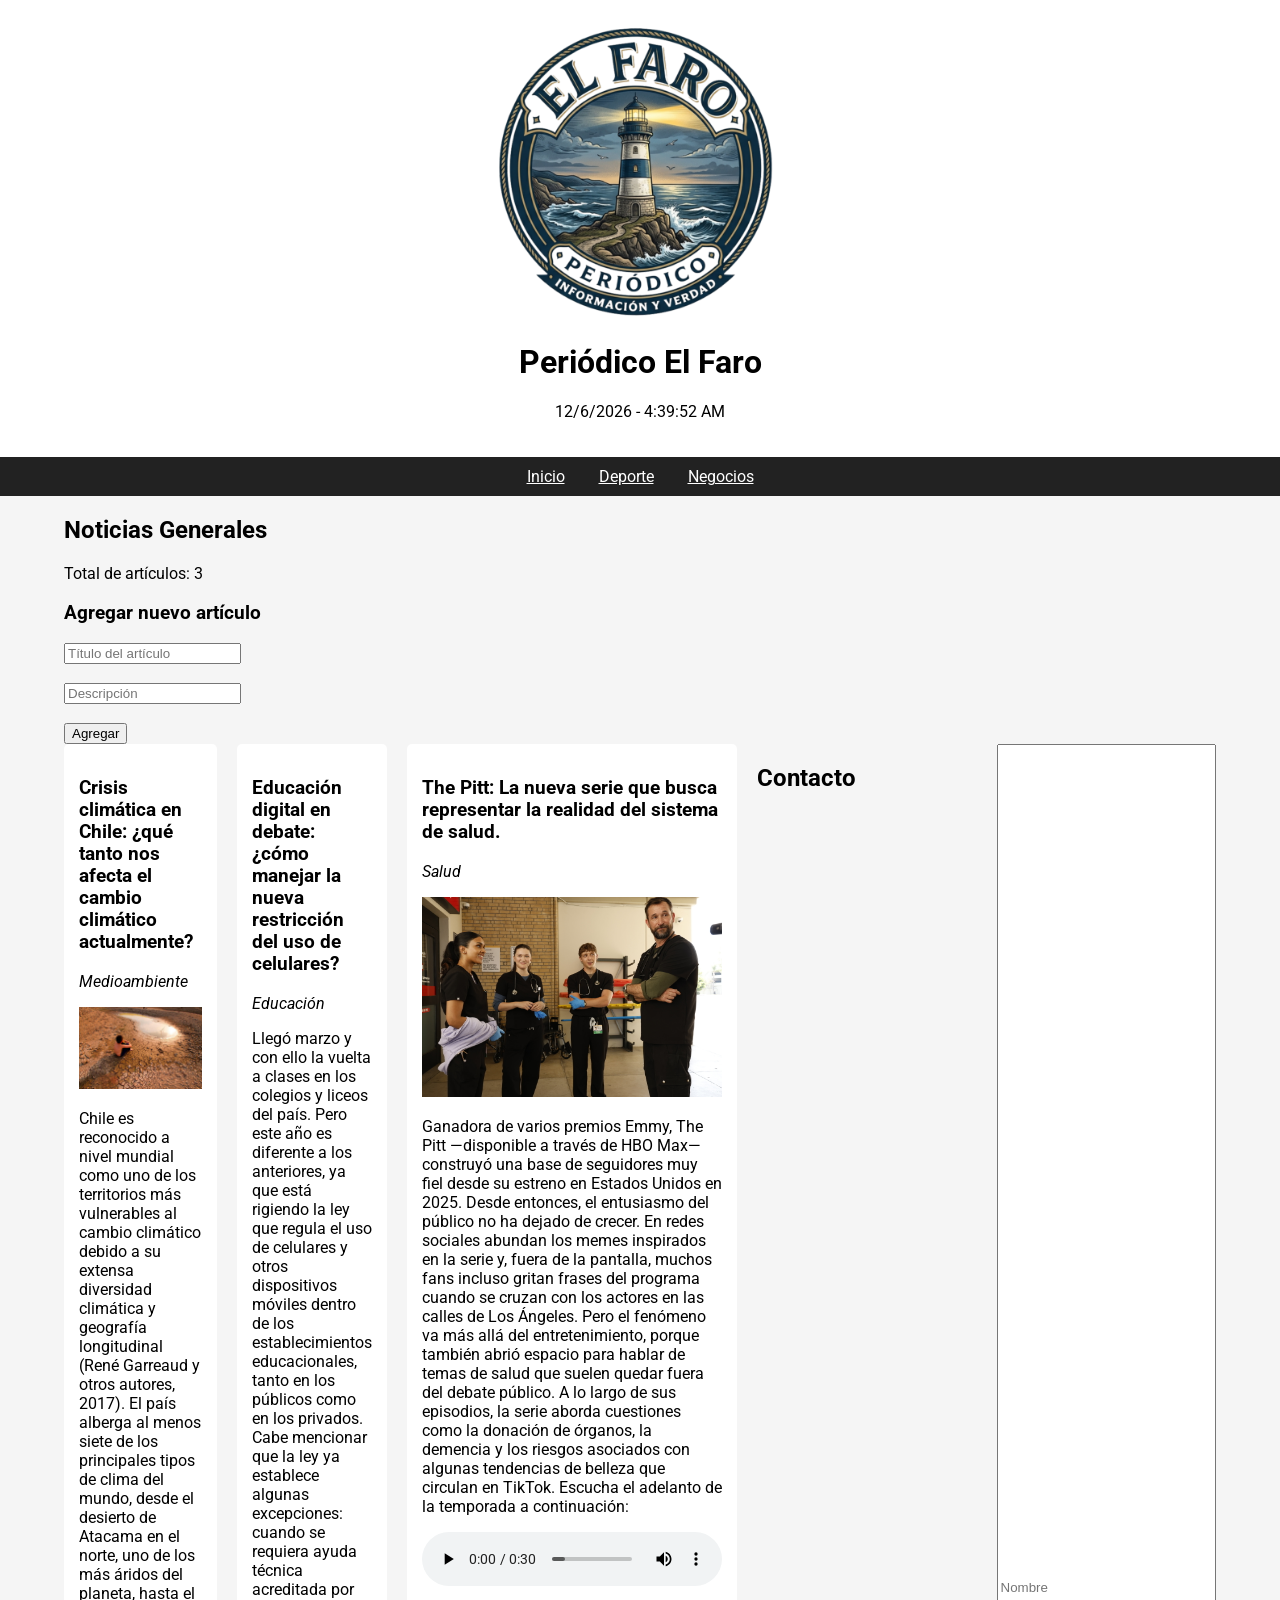
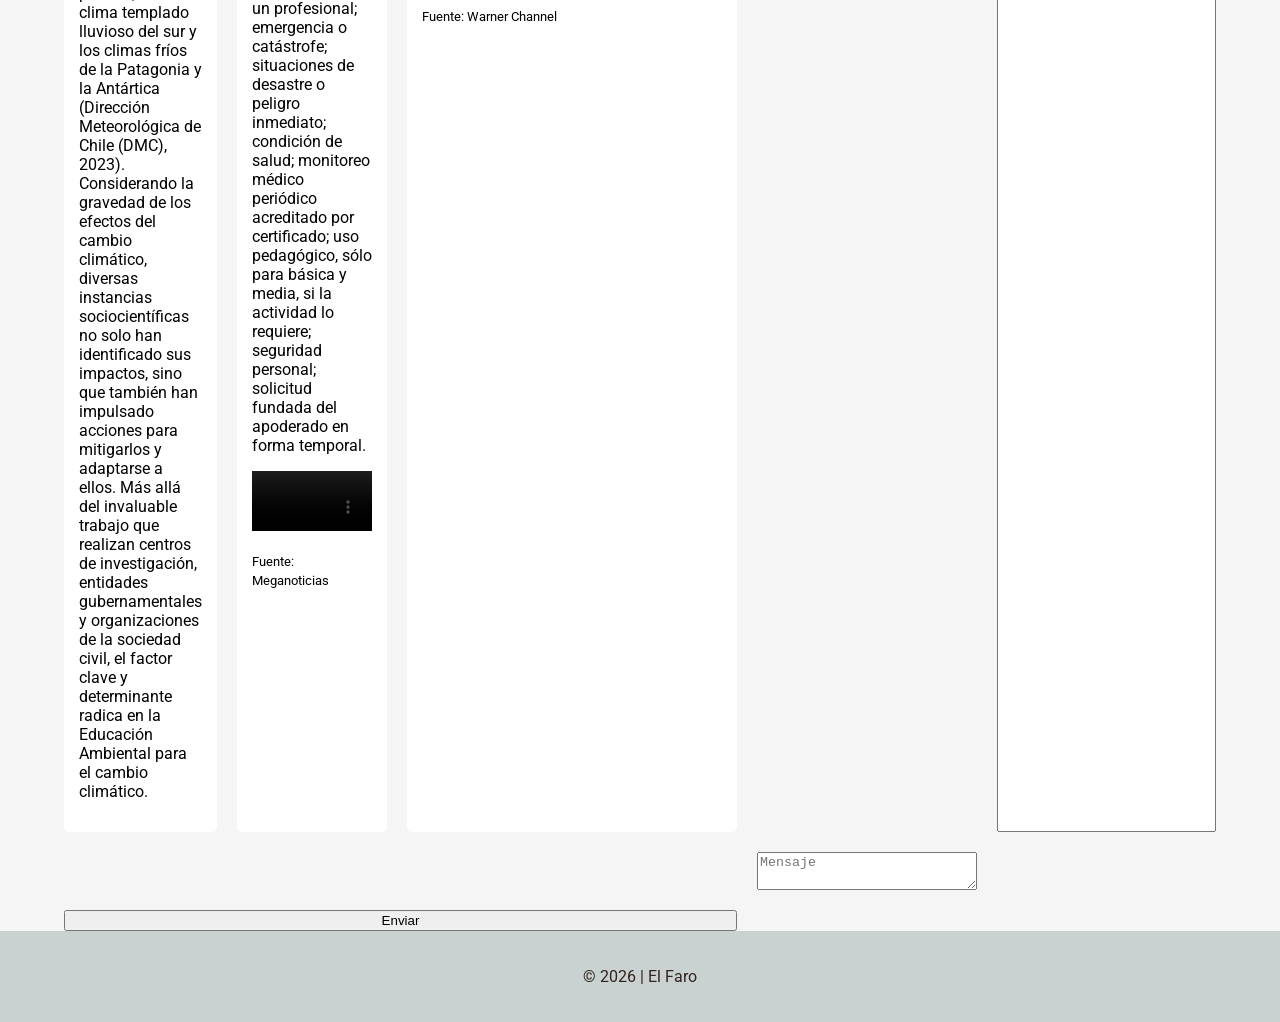
==== index.html @ b03ad42d "Update index.html" ====
<!DOCTYPE html>
<html lang="es">
<head>
<meta charset="UTF-8">
<title>Periódico El Faro - Inicio</title>

<!-- Tipografía externa -->
<link href="https://fonts.googleapis.com/css2?family=Roboto&display=swap" rel="stylesheet">

<style>

/* Estilo general del sitio */
body {
  font-family: 'Roboto', sans-serif;
  margin: 0;
  background: #f5f5f5;
}

/* Encabezado */
header {
  background: white;
  text-align: center;
  padding: 20px;
}

/* Menú de navegación */
nav {
  background: #222;
  text-align: center;
  padding: 10px;
}

/* Links normales */
nav a {
  color: white;
  margin: 0 15px;
  text-decoration: underline;
}

/* Hover en links */
nav a: hover {
  text-decoration: none;
  font-weight: bold;
}

/* Contenedor principal */
main {
  width: 90%;
  margin: auto;
}

/* Contenedor de artículos en GRID */
.contenedor-articulos {
  display: grid;
  grid-template-columns: repeat(3, 1fr);
  gap: 20px;
}

/* Estilo de cada artículo */
.articulo {
  background: white;
  padding: 15px;
  border-radius: 5px;
  transition: 0.3s;
}

/* Hover en artículos */
.articulo:hover {
  background: black;
  color: white;
}

/* Footer */
footer {
  background: #c9d2d0;
  color: #31231e;
  text-align: center;
  padding: 20px;
}

/* RESPONSIVE */
@media (max-width: 768px) {
  .contenedor-articulos {
    grid-template-columns: 1fr;
  }
}

</style>
</head>

<body>

<!-- Encabezado -->
<header>
  <img src="faro.png" width="300">
  <h1>Periódico El Faro</h1>
  <p id="reloj"></p>
</header>

<!-- Navegación -->
<nav>
  <a href="index.html">Inicio</a>
  <a href="deporte.html">Deporte</a>
  <a href="negocios.html">Negocios</a>
</nav>

<main>

<!-- Sección de noticias -->
<h2>Noticias Generales</h2>
<p>Total de artículos: <span id="contador">0</span></p>

<h3>Agregar nuevo artículo</h3>
<input type="text" id="titulo" placeholder="Título del artículo"><br><br>
<input type="text" id="descripcion" placeholder="Descripción"><br><br>
<button onclick="agregarArticulo()">Agregar</button>

<div class="contenedor-articulos" id="contenedor">

<div class="contenedor-articulos">

  <!-- Artículo 1 -->
  <article class="articulo">
    <h3>Crisis climática en Chile: ¿qué tanto nos afecta el cambio climático actualmente?</h3>
    <p><em>Medioambiente</em></p>
    <img src="crisisclimatica.jpg" width="100%">
    <p>Chile es reconocido a nivel mundial como uno de los territorios más vulnerables al cambio climático debido a su extensa diversidad climática
      y geografía longitudinal (René Garreaud y otros autores, 2017). El país alberga al menos siete de los principales tipos de clima del mundo, desde
      el desierto de Atacama en el norte, uno de los más áridos del planeta, hasta el clima templado lluvioso del sur y los climas fríos de la Patagonia
      y la Antártica (Dirección Meteorológica de Chile (DMC), 2023). Considerando la gravedad de los efectos del cambio climático, diversas instancias sociocientíficas
      no solo han identificado sus impactos, sino que también han impulsado acciones para mitigarlos y adaptarse a ellos. Más allá del invaluable trabajo que realizan centros
      de investigación, entidades gubernamentales y organizaciones de la sociedad civil, el factor clave y determinante radica en la Educación Ambiental para el cambio climático.
</p>
  </article>

  <!-- Artículo 2 -->
  <article class="articulo">
    <h3>Educación digital en debate: ¿cómo manejar la nueva restricción del uso de celulares?</h3>
    <p><em>Educación</em></p>
    <p>Llegó marzo y con ello la vuelta a clases en los colegios y liceos del país. Pero este año es diferente a los anteriores, ya que está rigiendo la ley que regula
      el uso de celulares y otros dispositivos móviles dentro de los establecimientos educacionales, tanto en los públicos como en los privados. Cabe mencionar que la ley
      ya establece algunas excepciones: cuando se requiera ayuda técnica acreditada por un profesional; emergencia o catástrofe; situaciones de desastre o peligro inmediato;
      condición de salud; monitoreo médico periódico acreditado por certificado; uso pedagógico, sólo para básica y media, si la actividad lo requiere; seguridad personal;
      solicitud fundada del apoderado en forma temporal.</p>

   <!-- Video adaptado para mejor visibilidad en dispositivos -->
  <video width="100%" controls>
    <source src="video.mp4" type="video/mp4">
  </video>
  
  <p><small>Fuente: Meganoticias</small></p>
    
  </article>

  <!-- Artículo 3 -->
  <article class="articulo">
    <h3>The Pitt: La nueva serie que busca representar la realidad del sistema de salud.</h3>
    <p><em>Salud</em></p>
    <img src="thepitt.jpg" width="100%">
    <p>Ganadora de varios premios Emmy, The Pitt —disponible a través de HBO Max— construyó una base de seguidores muy fiel desde su estreno en Estados Unidos en 2025.
      Desde entonces, el entusiasmo del público no ha dejado de crecer. En redes sociales abundan los memes inspirados en la serie y, fuera de la pantalla, muchos fans incluso
      gritan frases del programa cuando se cruzan con los actores en las calles de Los Ángeles. Pero el fenómeno va más allá del entretenimiento, porque también abrió espacio para
      hablar de temas de salud que suelen quedar fuera del debate público. A lo largo de sus episodios, la serie aborda cuestiones como la donación de órganos, la demencia y los riesgos
      asociados con algunas tendencias de belleza que circulan en TikTok. Escucha el adelanto de la temporada a continuación:</p>
    
  <!-- Audio adaptado -->
  <audio controls>
    <source src="audio.mp3" type="audio/mpeg">
  </audio>
    
  <p><small>Fuente: Warner Channel</small></p>

  </article>

</div>
<h2>Contacto</h2>
<input type="text" id="nombre" placeholder="Nombre"><br><br>
<textarea id="mensaje" placeholder="Mensaje"></textarea><br><br>
<button onclick="enviarMensaje()">Enviar</button>
</main>

<!-- Footer -->
<footer>
  <p>© 2026 | El Faro</p>
</footer>
  
<script>
function actualizarReloj() {
  const ahora = new Date();
  document.getElementById("reloj").textContent =
    ahora.toLocaleDateString() + " - " + ahora.toLocaleTimeString();
}
setInterval(actualizarReloj, 1000);
actualizarReloj();

function actualizarContador() {
  const total = document.querySelectorAll(".articulo").length;
  document.getElementById("contador").textContent = total;
}
actualizarContador();

function agregarArticulo() {
  const titulo = document.getElementById("titulo").value;
  const descripcion = document.getElementById("descripcion").value;

  if (titulo === "" || descripcion === "") {
    alert("Completa los campos");
    return;
  }

  const contenedor = document.getElementById("contenedor");

  const nuevo = document.createElement("article");
  nuevo.classList.add("articulo");

  nuevo.innerHTML = `
    <h3>${titulo}</h3>
    <p><em>Nuevo</em></p>
    <p>${descripcion}</p>
  `;

  contenedor.appendChild(nuevo);
  actualizarContador();

  document.getElementById("titulo").value = "";
  document.getElementById("descripcion").value = "";
}

function enviarMensaje() {
  const nombre = document.getElementById("nombre").value;
  const mensaje = document.getElementById("mensaje").value;

  if (nombre === "" || mensaje === "") {
    alert("Completa los campos");
    return;
  }

  alert("Mensaje enviado correctamente");

  document.getElementById("nombre").value = "";
  document.getElementById("mensaje").value = "";
}
</script>
</body>
</html>
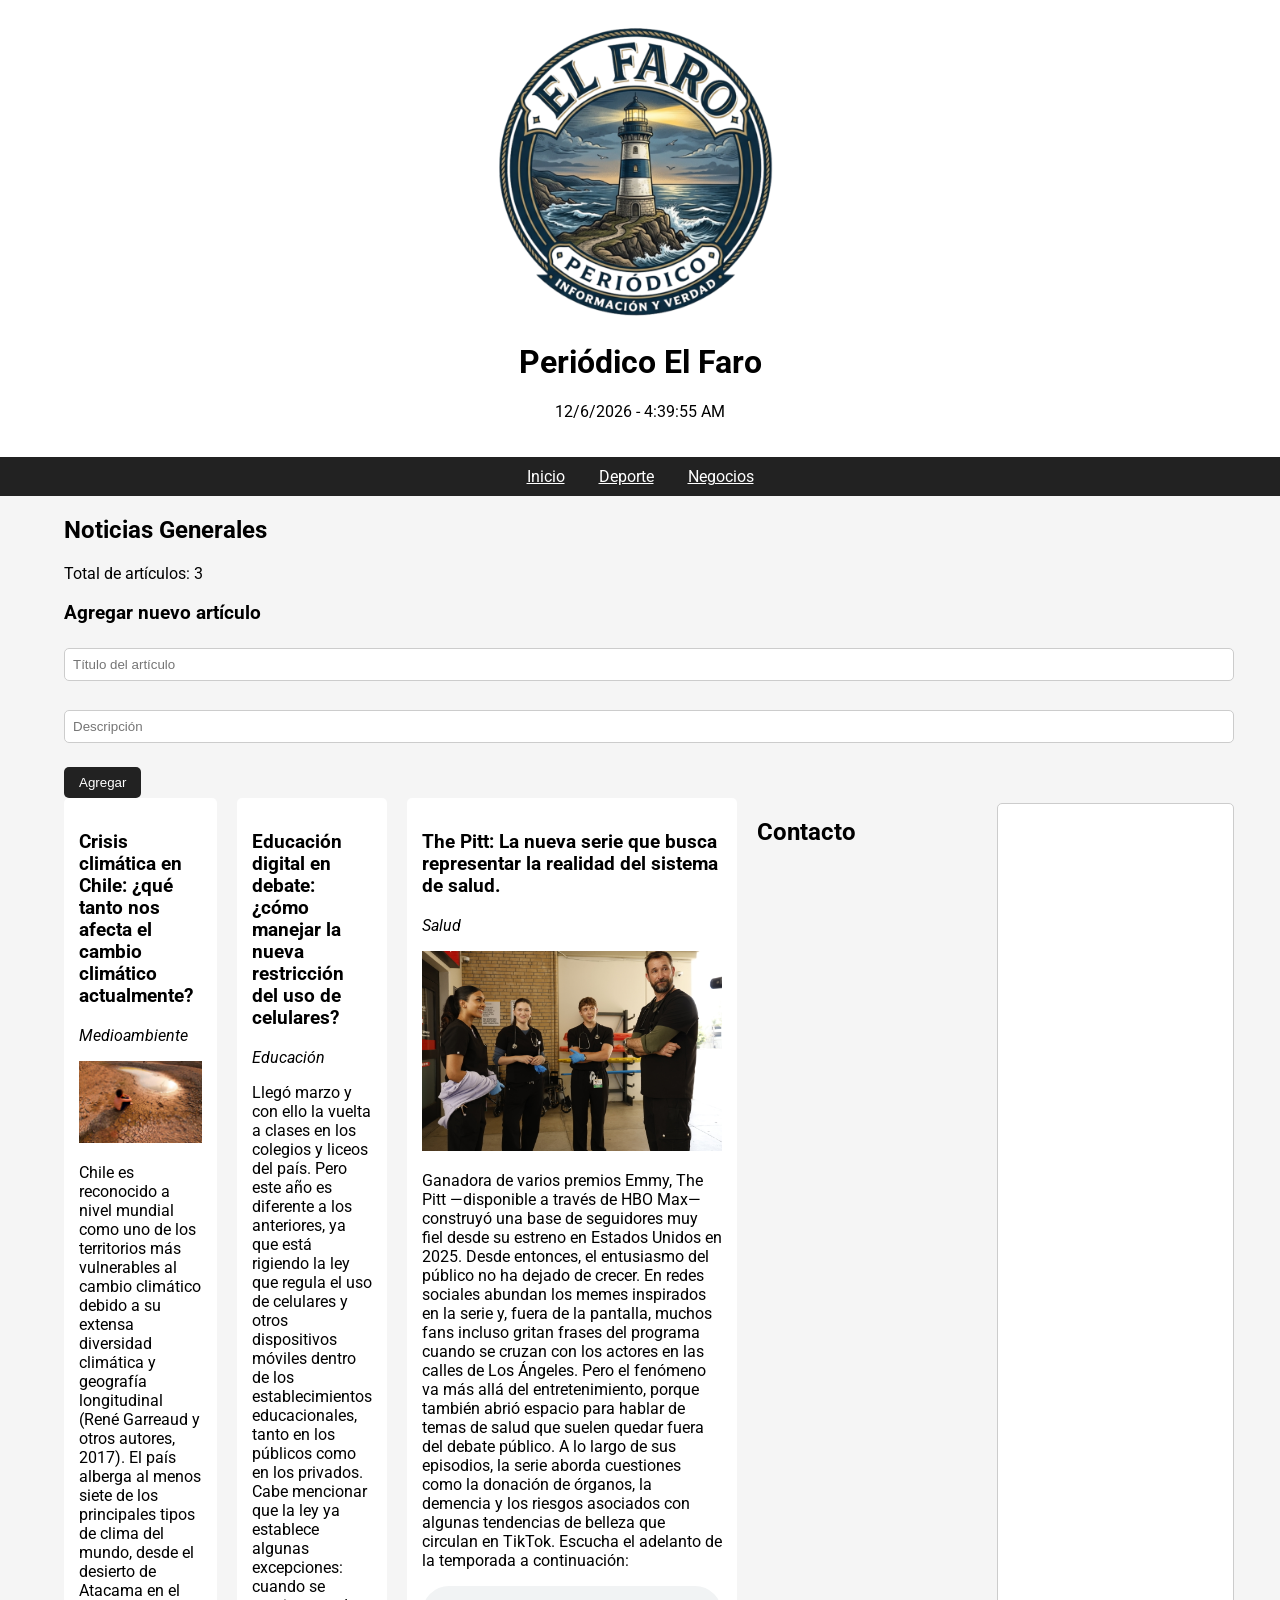
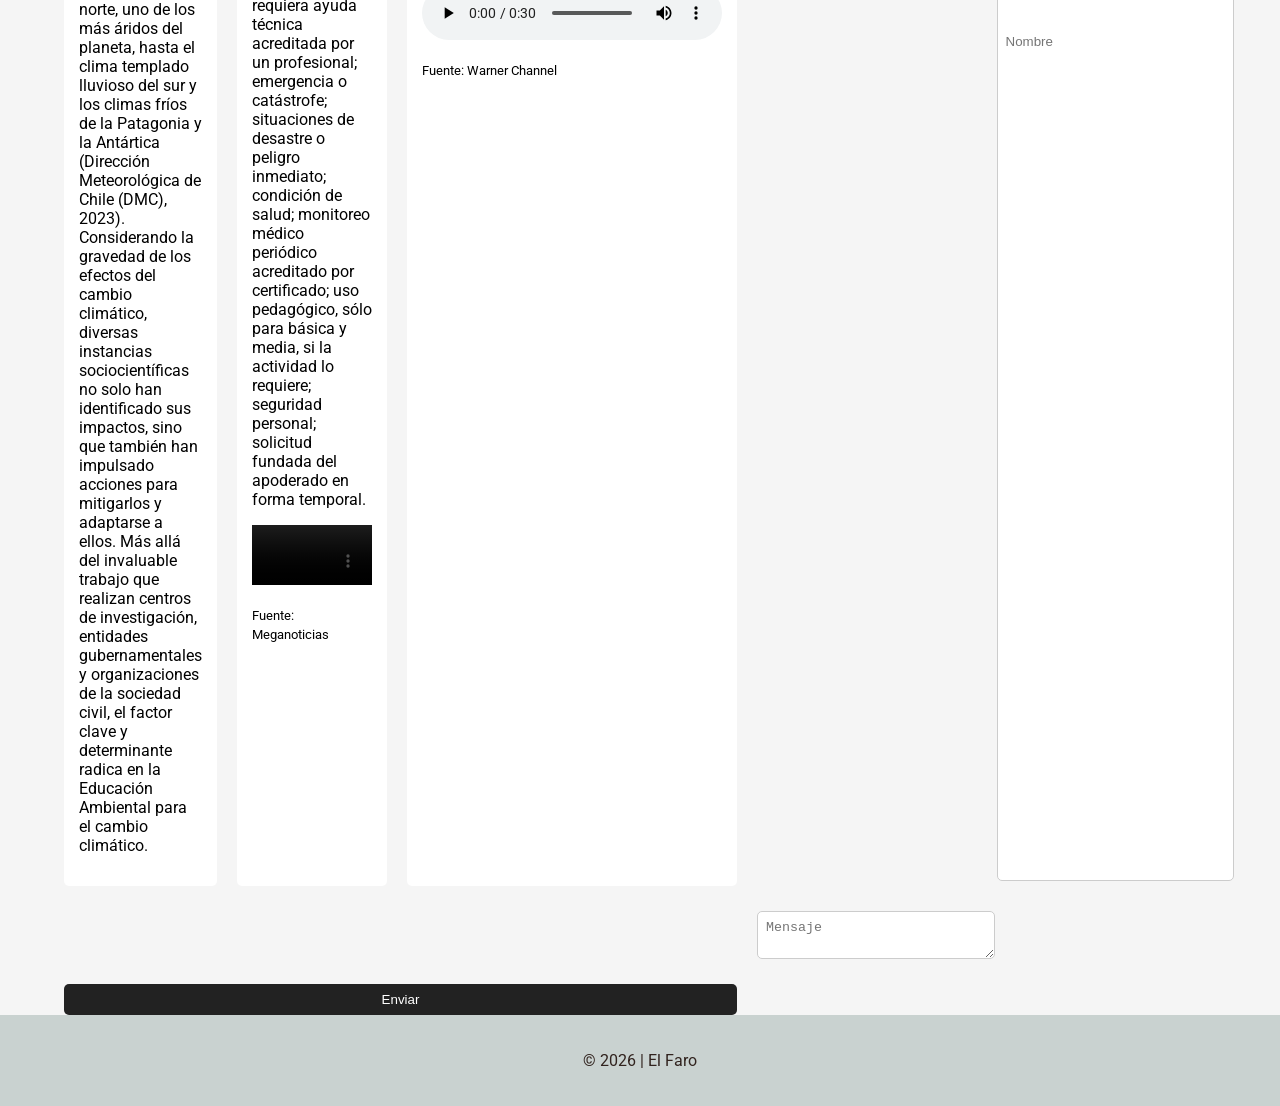
==== commit 62fda967: "Update index.html" ====
--- a/index.html
+++ b/index.html
@@ -76,6 +76,33 @@
   color: #31231e;
   text-align: center;
   padding: 20px;
+}
+
+/* FORMULARIO */
+.formulario {
+  max-width: 400px;
+  margin-bottom: 20px;
+}
+
+input, textarea {
+  width: 100%;
+  padding: 8px;
+  margin: 5px 0;
+  border-radius: 5px;
+  border: 1px solid #ccc;
+}
+
+button {
+  padding: 8px 15px;
+  background: #222;
+  color: white;
+  border: none;
+  border-radius: 5px;
+  cursor: pointer;
+}
+
+button: hover {
+  background: #444;
 }
 
 /* RESPONSIVE */
@@ -173,6 +200,7 @@
   </article>
 
 </div>
+  
 <h2>Contacto</h2>
 <input type="text" id="nombre" placeholder="Nombre"><br><br>
 <textarea id="mensaje" placeholder="Mensaje"></textarea><br><br>
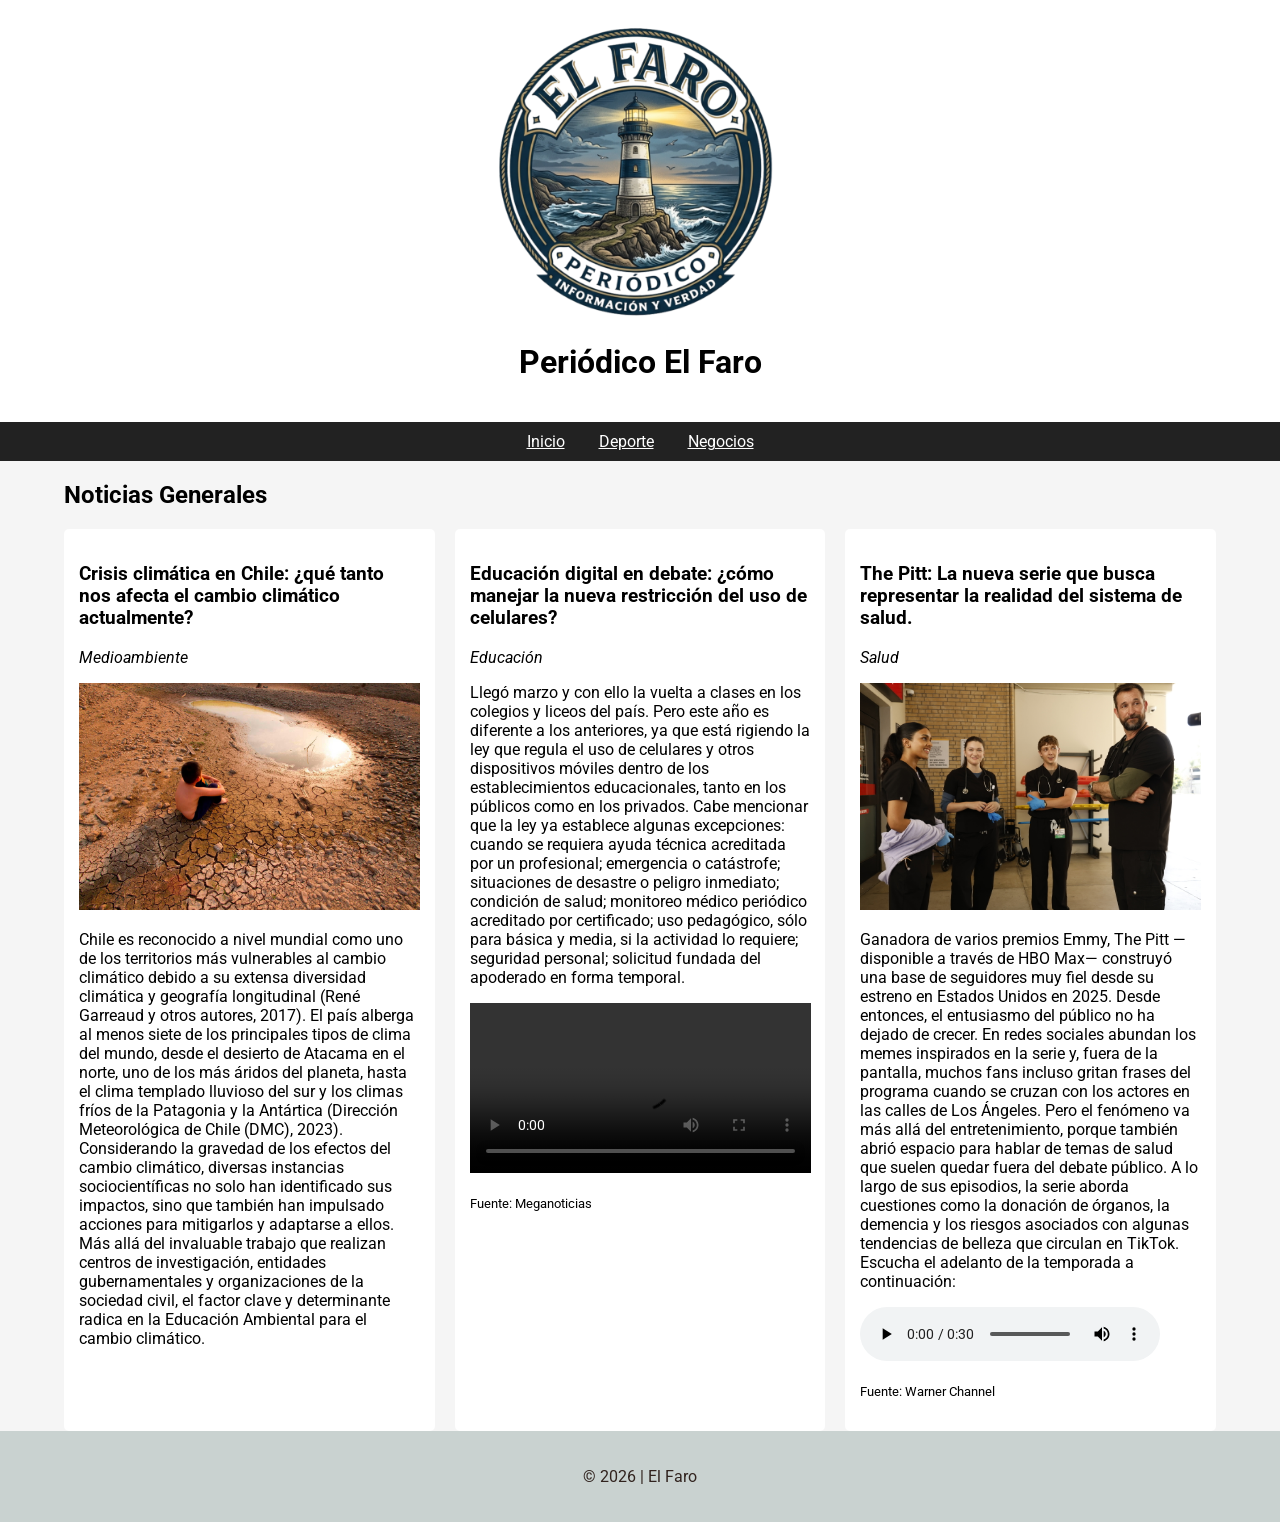
==== commit f2e3c4e4: "Add files via upload" ====
--- a/index.html
+++ b/index.html
@@ -78,33 +78,6 @@
   padding: 20px;
 }
 
-/* FORMULARIO */
-.formulario {
-  max-width: 400px;
-  margin-bottom: 20px;
-}
-
-input, textarea {
-  width: 100%;
-  padding: 8px;
-  margin: 5px 0;
-  border-radius: 5px;
-  border: 1px solid #ccc;
-}
-
-button {
-  padding: 8px 15px;
-  background: #222;
-  color: white;
-  border: none;
-  border-radius: 5px;
-  cursor: pointer;
-}
-
-button: hover {
-  background: #444;
-}
-
 /* RESPONSIVE */
 @media (max-width: 768px) {
   .contenedor-articulos {
@@ -121,7 +94,6 @@
 <header>
   <img src="faro.png" width="300">
   <h1>Periódico El Faro</h1>
-  <p id="reloj"></p>
 </header>
 
 <!-- Navegación -->
@@ -135,14 +107,6 @@
 
 <!-- Sección de noticias -->
 <h2>Noticias Generales</h2>
-<p>Total de artículos: <span id="contador">0</span></p>
-
-<h3>Agregar nuevo artículo</h3>
-<input type="text" id="titulo" placeholder="Título del artículo"><br><br>
-<input type="text" id="descripcion" placeholder="Descripción"><br><br>
-<button onclick="agregarArticulo()">Agregar</button>
-
-<div class="contenedor-articulos" id="contenedor">
 
 <div class="contenedor-articulos">
 
@@ -200,74 +164,13 @@
   </article>
 
 </div>
-  
-<h2>Contacto</h2>
-<input type="text" id="nombre" placeholder="Nombre"><br><br>
-<textarea id="mensaje" placeholder="Mensaje"></textarea><br><br>
-<button onclick="enviarMensaje()">Enviar</button>
+
 </main>
 
 <!-- Footer -->
 <footer>
   <p>© 2026 | El Faro</p>
 </footer>
-  
-<script>
-function actualizarReloj() {
-  const ahora = new Date();
-  document.getElementById("reloj").textContent =
-    ahora.toLocaleDateString() + " - " + ahora.toLocaleTimeString();
-}
-setInterval(actualizarReloj, 1000);
-actualizarReloj();
 
-function actualizarContador() {
-  const total = document.querySelectorAll(".articulo").length;
-  document.getElementById("contador").textContent = total;
-}
-actualizarContador();
-
-function agregarArticulo() {
-  const titulo = document.getElementById("titulo").value;
-  const descripcion = document.getElementById("descripcion").value;
-
-  if (titulo === "" || descripcion === "") {
-    alert("Completa los campos");
-    return;
-  }
-
-  const contenedor = document.getElementById("contenedor");
-
-  const nuevo = document.createElement("article");
-  nuevo.classList.add("articulo");
-
-  nuevo.innerHTML = `
-    <h3>${titulo}</h3>
-    <p><em>Nuevo</em></p>
-    <p>${descripcion}</p>
-  `;
-
-  contenedor.appendChild(nuevo);
-  actualizarContador();
-
-  document.getElementById("titulo").value = "";
-  document.getElementById("descripcion").value = "";
-}
-
-function enviarMensaje() {
-  const nombre = document.getElementById("nombre").value;
-  const mensaje = document.getElementById("mensaje").value;
-
-  if (nombre === "" || mensaje === "") {
-    alert("Completa los campos");
-    return;
-  }
-
-  alert("Mensaje enviado correctamente");
-
-  document.getElementById("nombre").value = "";
-  document.getElementById("mensaje").value = "";
-}
-</script>
 </body>
 </html>
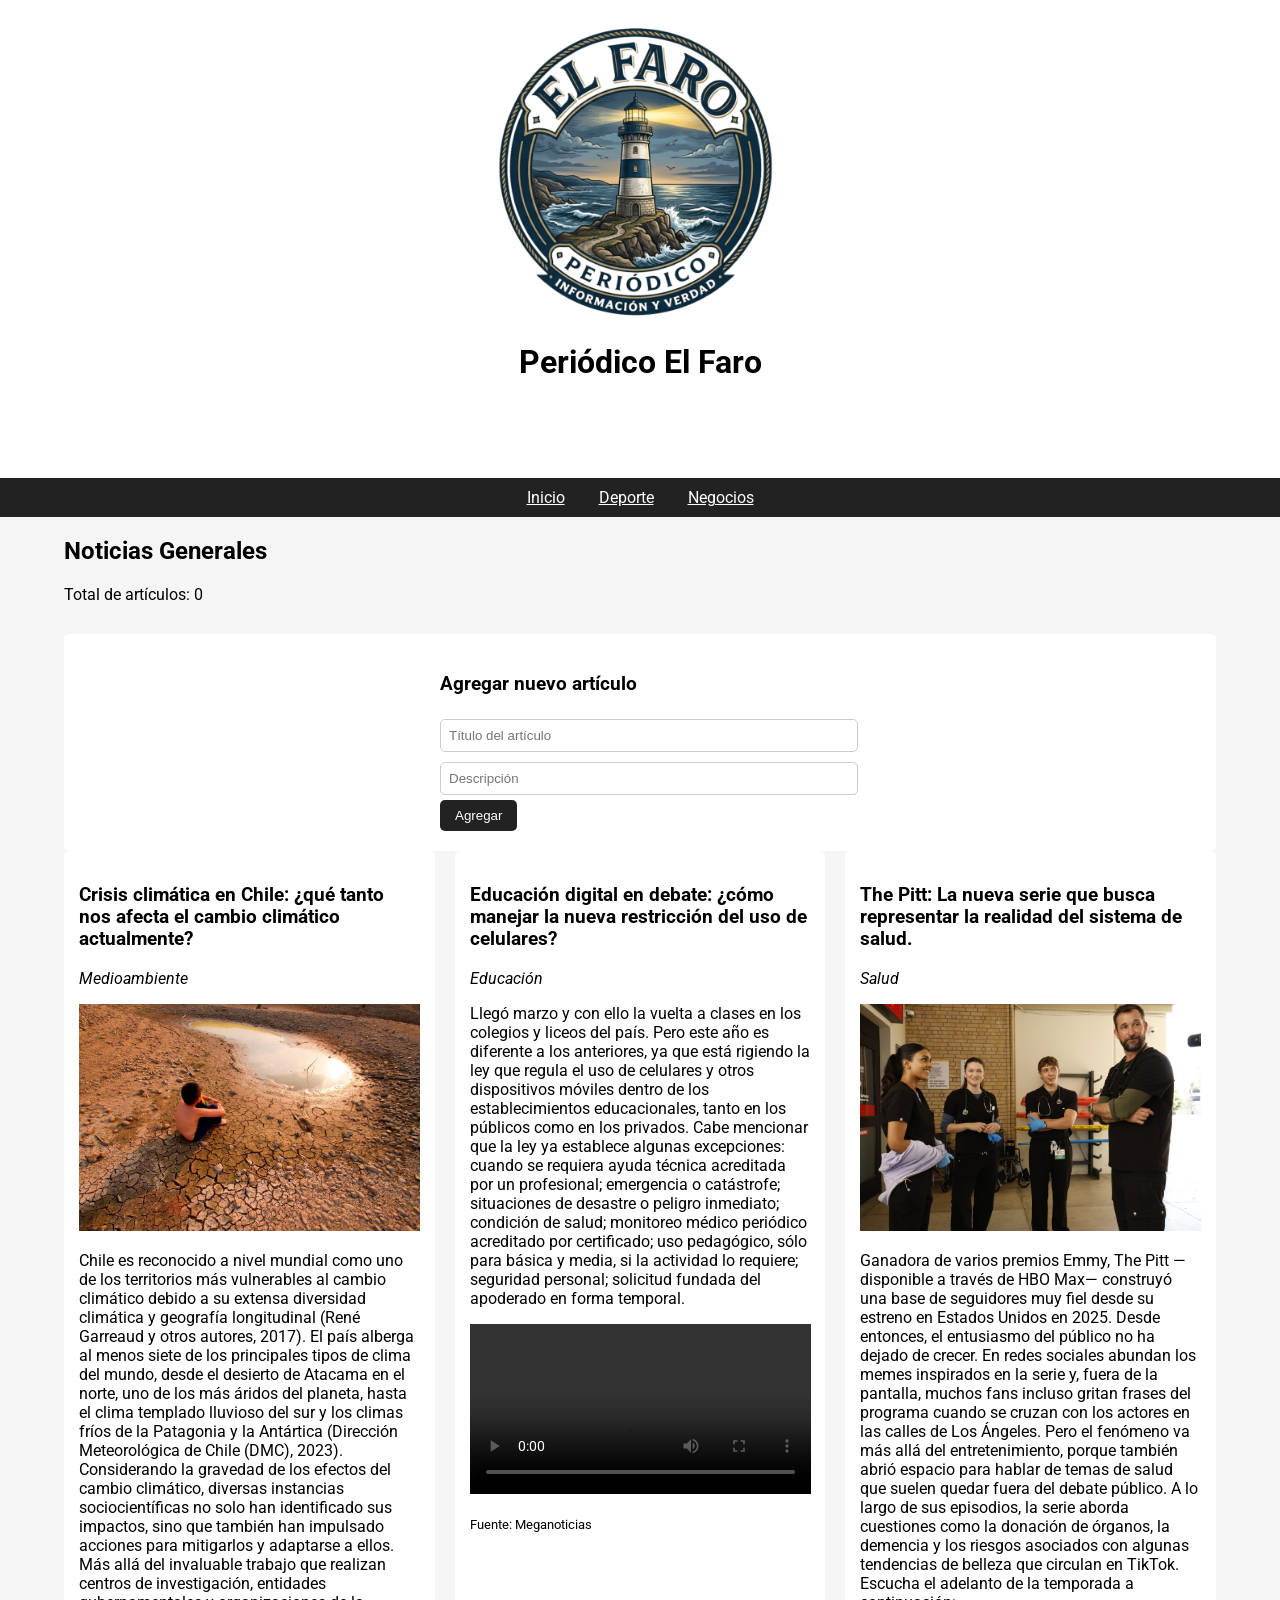
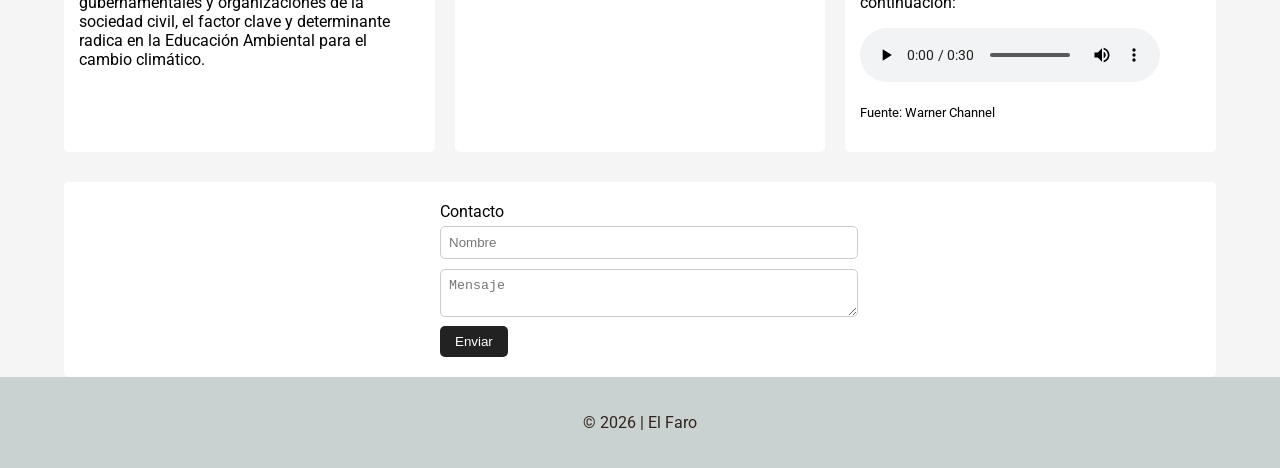
==== commit 21ef1e8a: "Update index.html" ====
--- a/index.html
+++ b/index.html
@@ -23,6 +23,12 @@
   padding: 20px;
 }
 
+#reloj {
+  background: white;
+  text-align: center;
+  padding: 20px;
+}
+  
 /* Menú de navegación */
 nav {
   background: #222;
@@ -78,6 +84,41 @@
   padding: 20px;
 }
 
+/* SECCIONES */
+.seccion {
+  margin-top: 30px;
+  padding: 20px;
+  background: white;
+  border-radius: 5px;
+}
+
+/* FORMULARIOS */
+.formulario {
+  max-width: 400px;
+  margin: auto;
+}
+
+input, textarea {
+  width: 100%;
+  padding: 8px;
+  margin: 5px 0;
+  border-radius: 5px;
+  border: 1px solid #ccc;
+}
+
+button {
+  padding: 8px 15px;
+  background: #222;
+  color: white;
+  border: none;
+  border-radius: 5px;
+  cursor: pointer;
+}
+
+button:hover{
+  background: #444;
+}
+
 /* RESPONSIVE */
 @media (max-width: 768px) {
   .contenedor-articulos {
@@ -94,6 +135,7 @@
 <header>
   <img src="faro.png" width="300">
   <h1>Periódico El Faro</h1>
+  <p id="reloj"></p>
 </header>
 
 <!-- Navegación -->
@@ -107,6 +149,17 @@
 
 <!-- Sección de noticias -->
 <h2>Noticias Generales</h2>
+
+<p>Total de artículos: <span id="contador">0</span></p>
+
+<div class="seccion">
+  <div class="formulario">
+    <h3>Agregar nuevo artículo</h3>
+    <input type="text" id="titulo" placeholder="Título del artículo">
+    <input type="text" id="descripcion" placeholder="Descripción">
+    <button onclick="agregarArticulo()">Agregar</button>
+  </div>
+</div>
 
 <div class="contenedor-articulos">
 
@@ -165,6 +218,16 @@
 
 </div>
 
+<div class="seccion">
+  <div class="formulario"<
+    <h2>Contacto</h2>
+    <input type="text" id="nombre" placeholder="Nombre">
+    <textarea id="mensaje" placeholder="Mensaje"></textarea>
+    <button onclick="enviarMensaje()">Enviar</button>
+  </div>
+</div>
+  
+
 </main>
 
 <!-- Footer -->
@@ -172,5 +235,64 @@
   <p>© 2026 | El Faro</p>
 </footer>
 
+<script>
+  function actualizarReloj() {
+    const ahora = new Date();
+    document.getElementbyId("reloj").textContent =
+      ahora.toLocaleDateString() + " - " + ahora.toLocaleTimeString()
+  }
+  setInterval(actualizarReloj, 1000);
+  actualizarReloj();
+
+function actualizarContador();
+    const total = document.querySelectorAll(".articulo").length;
+  document.getElementById("contador").textContent = total;
+}
+actualizarContador();
+
+function agregarArticulo() {
+  const titulo = document.getElementById("titulo").value;
+  const descripcion = document.getElementById("descripcion").value;
+
+  if (titulo === "" || descripcion === "") {
+    alert("Completa los campos");
+    return;
+  }
+
+  const contenedor = document.getElementById("contenedor");
+
+  const nuevo = document.createElement("article");
+  nuevo.classList.add("articulo");
+
+  nuevo.innerHTML = `
+    <h3>${titulo}</h3>
+    <p><em>Nuevo</em></p>
+    <p>${descripcion}</p>
+  `;
+
+  contenedor.appendChild(nuevo);
+  actualizarContador();
+
+  document.getElementById("titulo").value = "";
+  document.getElementById("descripcion").value = "";
+}
+
+function enviarMensaje() {
+  const nombre = document.getElementById("nombre").value;
+  const mensaje = document.getElementById("mensaje").value;
+
+  if (nombre === "" || mensaje === "") {
+    alert("Completa los campos");
+    return;
+  }
+
+  alert("Mensaje enviado correctamente");
+
+  document.getElementById("nombre").value = "";
+  document.getElementById("mensaje").value = "";
+}
+  
+</script>
+
 </body>
 </html>
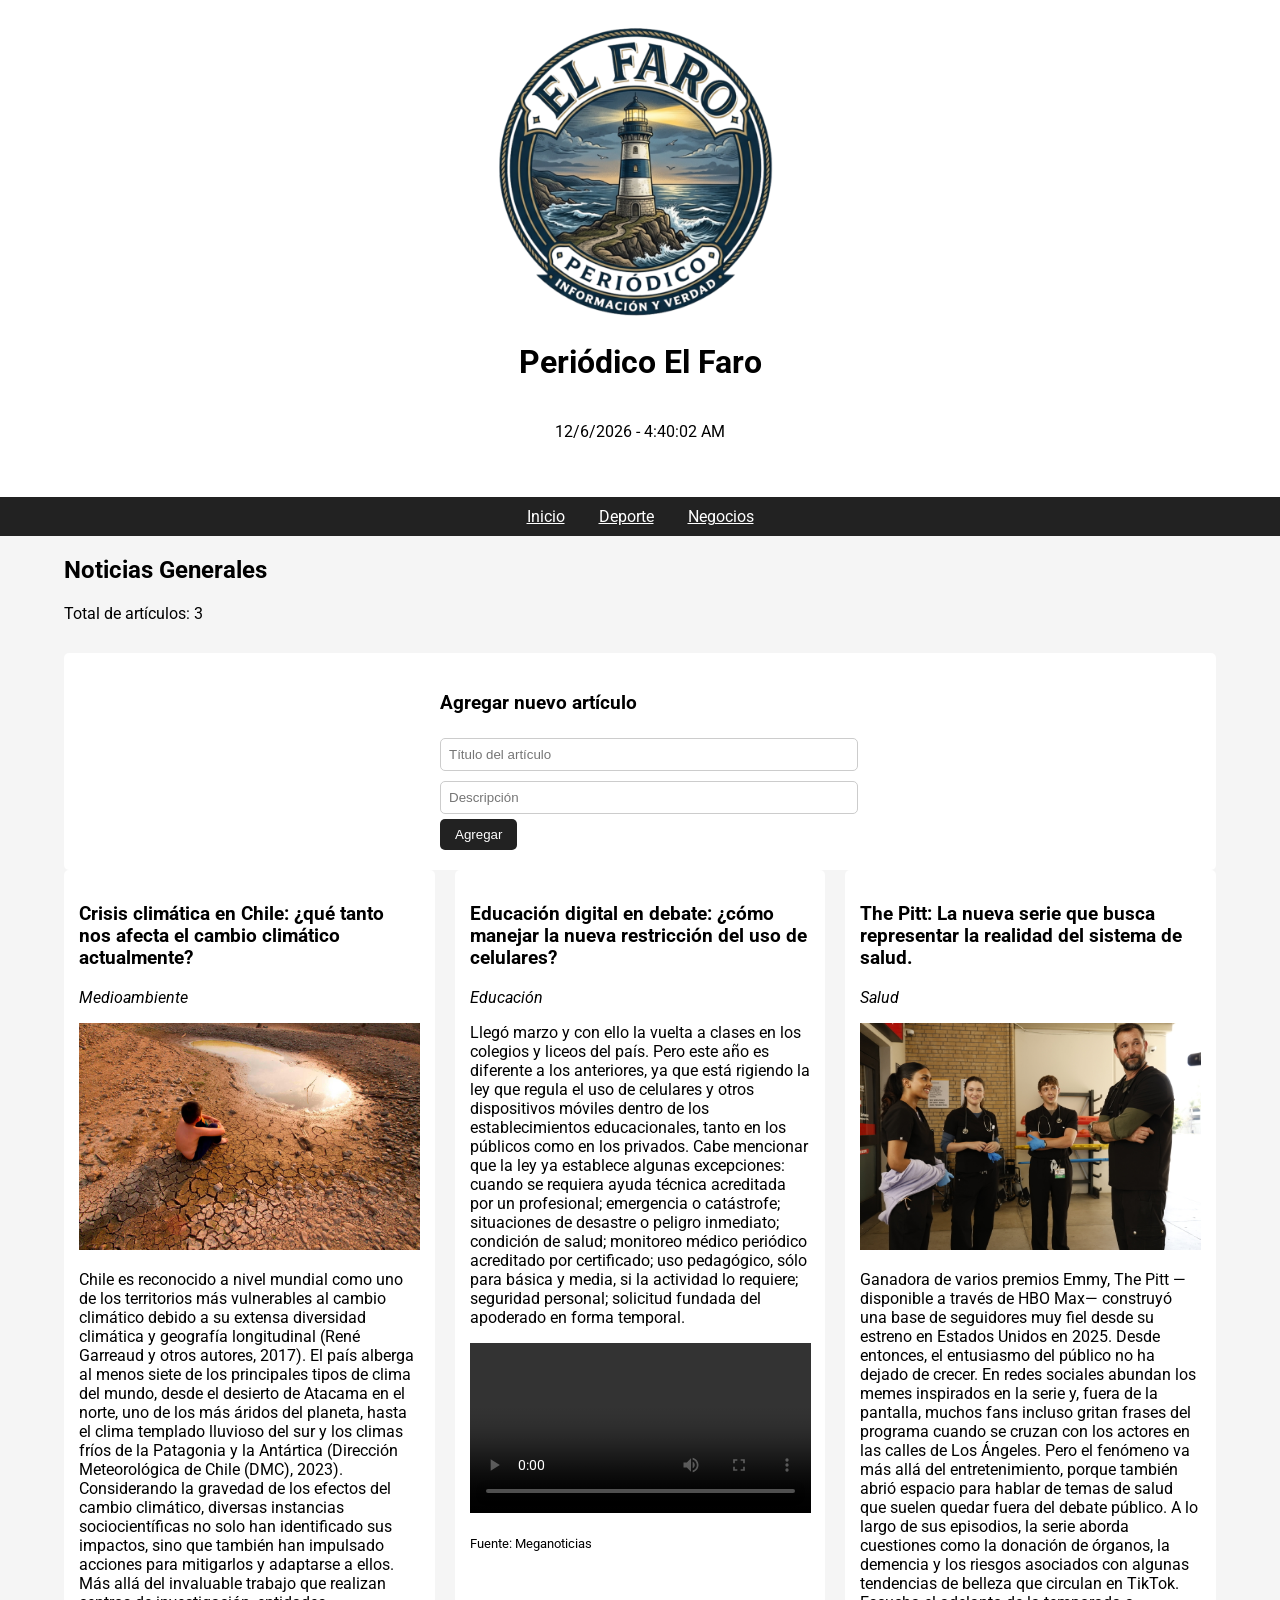
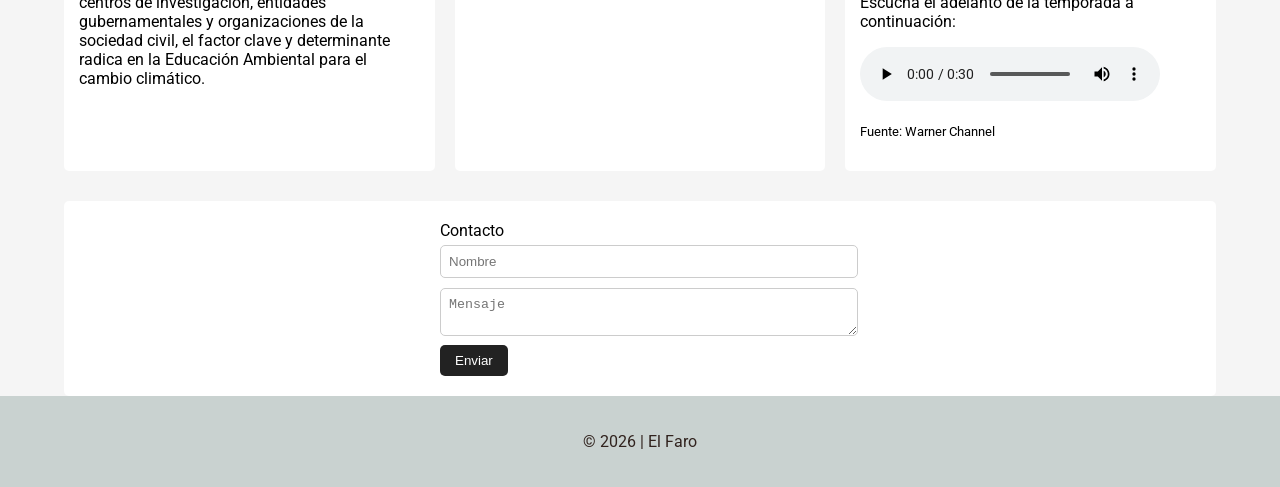
==== commit 09b1d2dc: "Update index.html" ====
--- a/index.html
+++ b/index.html
@@ -135,7 +135,7 @@
 <header>
   <img src="faro.png" width="300">
   <h1>Periódico El Faro</h1>
-  <p id="reloj"></p>
+  <p id="reloj">Cargando hora...</p>
 </header>
 
 <!-- Navegación -->
@@ -161,7 +161,7 @@
   </div>
 </div>
 
-<div class="contenedor-articulos">
+<div class="contenedor-articulos" id="contenedor">
 
   <!-- Artículo 1 -->
   <article class="articulo">
@@ -236,25 +236,39 @@
 </footer>
 
 <script>
+
+window.onload = function() {
+  iniciarReloj();
+  actualizarContador();
+};
+  
+/* RELOJ */
+function iniciarReloj() {
   function actualizarReloj() {
     const ahora = new Date();
-    document.getElementbyId("reloj").textContent =
-      ahora.toLocaleDateString() + " - " + ahora.toLocaleTimeString()
+    const reloj = document.getElementById("reloj");
+    if (reloj) {
+      reloj.textContent =
+        ahora.toLocaleDateString() + " - " + ahora.toLocaleTimeString();
+    }
   }
+
+  actualizarReloj();
   setInterval(actualizarReloj, 1000);
-  actualizarReloj();
-
-function actualizarContador();
-    const total = document.querySelectorAll(".articulo").length;
+}
+
+/* CONTADOR */
+function actualizarContador() {
+  const total = document.querySelectorAll(".articulo").length;
   document.getElementById("contador").textContent = total;
 }
-actualizarContador();
-
+
+/* AGREGAR ARTÍCULO */
 function agregarArticulo() {
   const titulo = document.getElementById("titulo").value;
   const descripcion = document.getElementById("descripcion").value;
 
-  if (titulo === "" || descripcion === "") {
+  if (titulo.trim() === "" || descripcion.trim() === "") {
     alert("Completa los campos");
     return;
   }
@@ -271,17 +285,19 @@
   `;
 
   contenedor.appendChild(nuevo);
+
   actualizarContador();
 
   document.getElementById("titulo").value = "";
   document.getElementById("descripcion").value = "";
 }
 
+/* CONTACTO */
 function enviarMensaje() {
   const nombre = document.getElementById("nombre").value;
   const mensaje = document.getElementById("mensaje").value;
 
-  if (nombre === "" || mensaje === "") {
+  if (nombre.trim() === "" || mensaje.trim() === "") {
     alert("Completa los campos");
     return;
   }
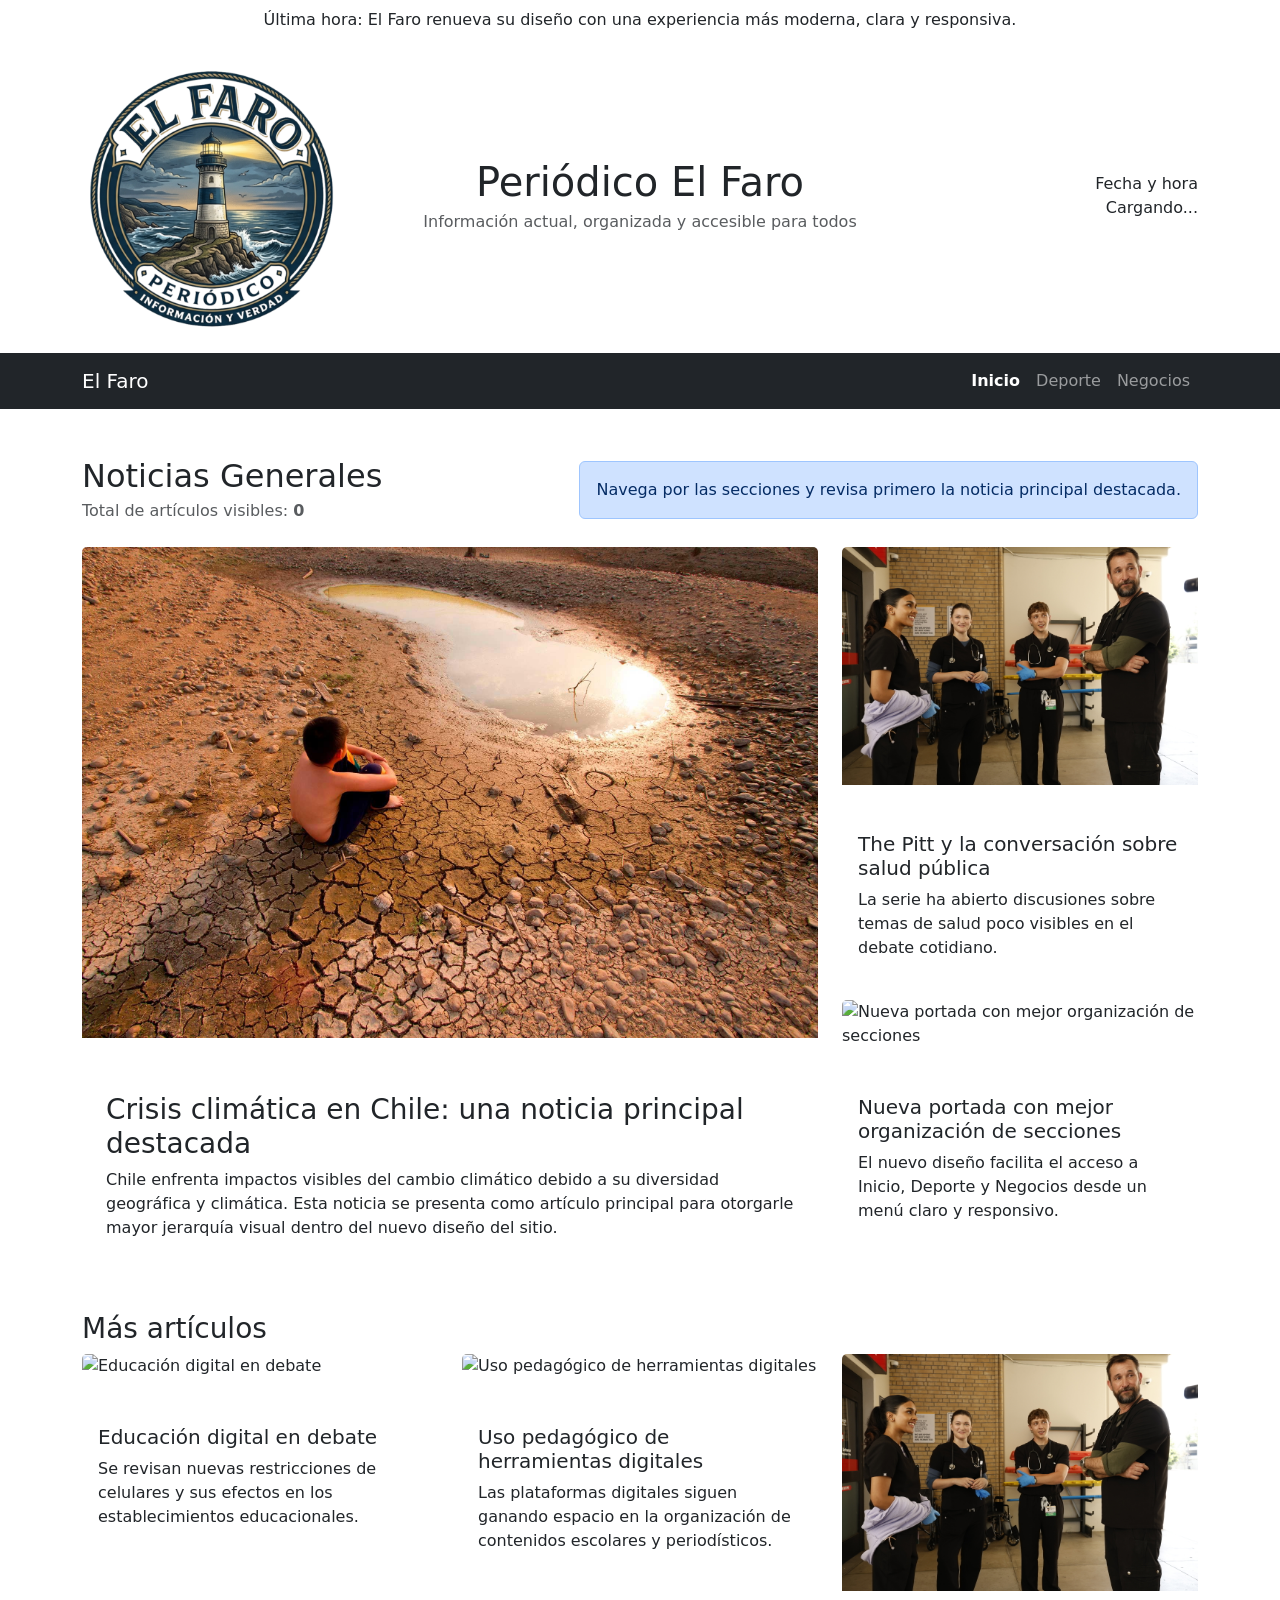
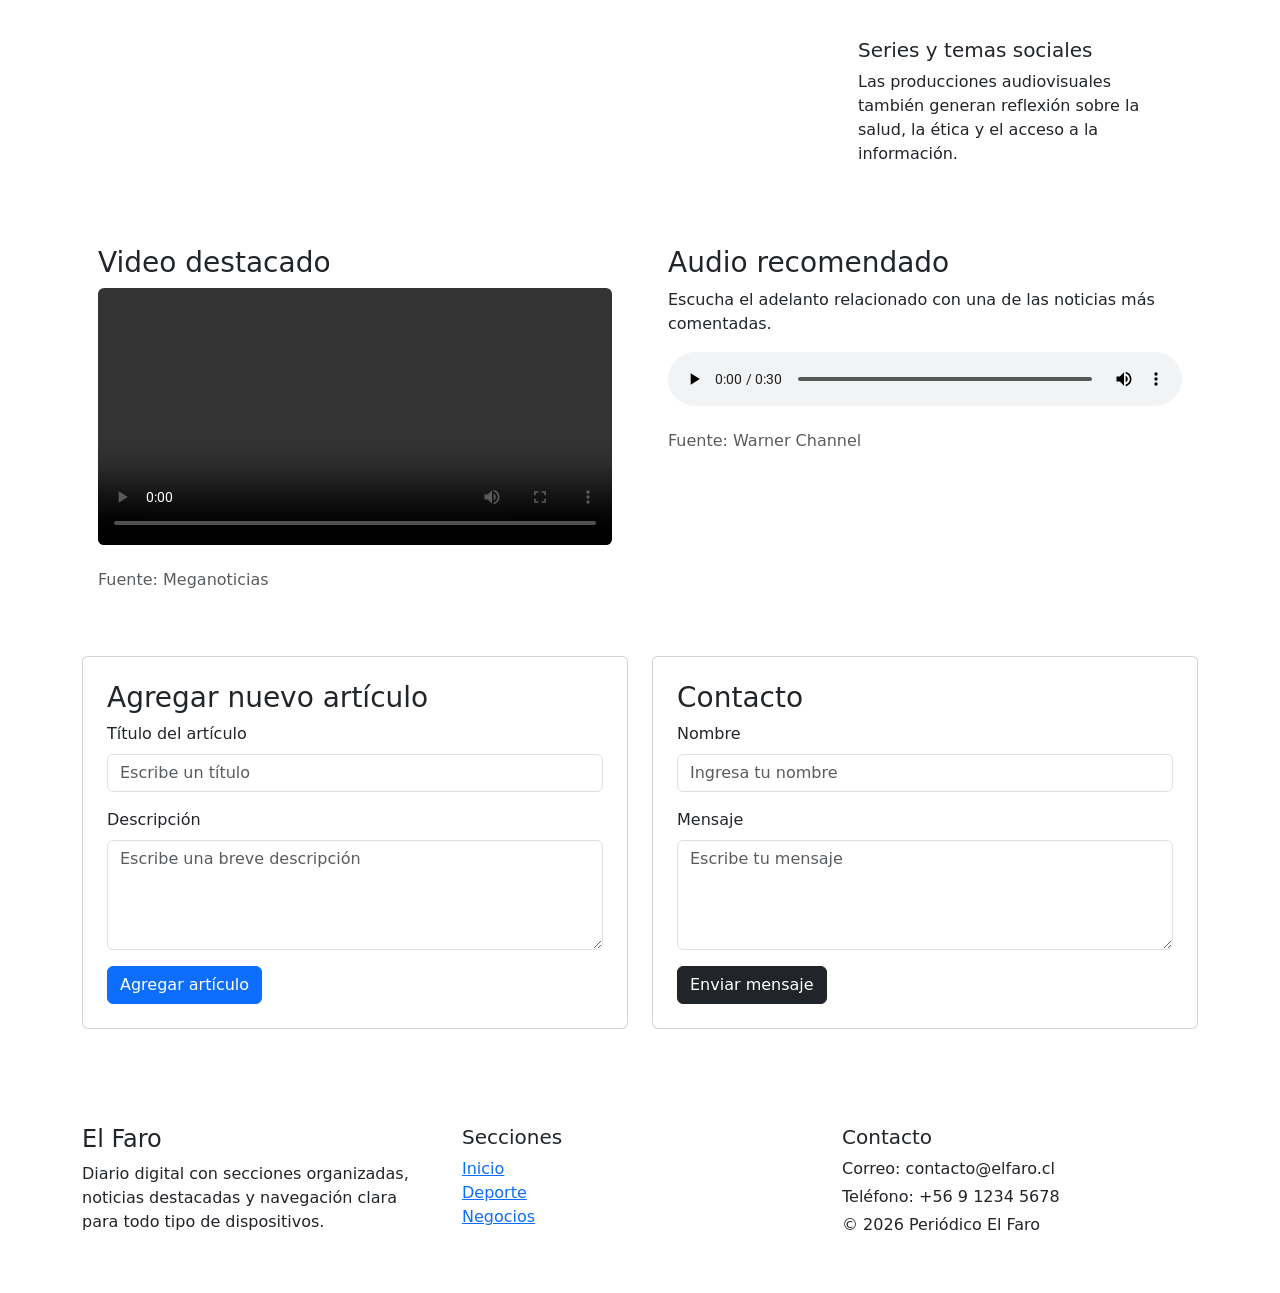
==== commit 461b4236: "Add files via upload" ====
--- a/index.html
+++ b/index.html
@@ -1,314 +1,245 @@
-<!DOCTYPE html>
-<html lang="es">
-<head>
-<meta charset="UTF-8">
-<title>Periódico El Faro - Inicio</title>
-
-<!-- Tipografía externa -->
-<link href="https://fonts.googleapis.com/css2?family=Roboto&display=swap" rel="stylesheet">
-
-<style>
-
-/* Estilo general del sitio */
-body {
-  font-family: 'Roboto', sans-serif;
-  margin: 0;
-  background: #f5f5f5;
-}
-
-/* Encabezado */
-header {
-  background: white;
-  text-align: center;
-  padding: 20px;
-}
-
-#reloj {
-  background: white;
-  text-align: center;
-  padding: 20px;
-}
-  
-/* Menú de navegación */
-nav {
-  background: #222;
-  text-align: center;
-  padding: 10px;
-}
-
-/* Links normales */
-nav a {
-  color: white;
-  margin: 0 15px;
-  text-decoration: underline;
-}
-
-/* Hover en links */
-nav a: hover {
-  text-decoration: none;
-  font-weight: bold;
-}
-
-/* Contenedor principal */
-main {
-  width: 90%;
-  margin: auto;
-}
-
-/* Contenedor de artículos en GRID */
-.contenedor-articulos {
-  display: grid;
-  grid-template-columns: repeat(3, 1fr);
-  gap: 20px;
-}
-
-/* Estilo de cada artículo */
-.articulo {
-  background: white;
-  padding: 15px;
-  border-radius: 5px;
-  transition: 0.3s;
-}
-
-/* Hover en artículos */
-.articulo:hover {
-  background: black;
-  color: white;
-}
-
-/* Footer */
-footer {
-  background: #c9d2d0;
-  color: #31231e;
-  text-align: center;
-  padding: 20px;
-}
-
-/* SECCIONES */
-.seccion {
-  margin-top: 30px;
-  padding: 20px;
-  background: white;
-  border-radius: 5px;
-}
-
-/* FORMULARIOS */
-.formulario {
-  max-width: 400px;
-  margin: auto;
-}
-
-input, textarea {
-  width: 100%;
-  padding: 8px;
-  margin: 5px 0;
-  border-radius: 5px;
-  border: 1px solid #ccc;
-}
-
-button {
-  padding: 8px 15px;
-  background: #222;
-  color: white;
-  border: none;
-  border-radius: 5px;
-  cursor: pointer;
-}
-
-button:hover{
-  background: #444;
-}
-
-/* RESPONSIVE */
-@media (max-width: 768px) {
-  .contenedor-articulos {
-    grid-template-columns: 1fr;
-  }
-}
-
-</style>
-</head>
-
-<body>
-
-<!-- Encabezado -->
-<header>
-  <img src="faro.png" width="300">
-  <h1>Periódico El Faro</h1>
-  <p id="reloj">Cargando hora...</p>
-</header>
-
-<!-- Navegación -->
-<nav>
-  <a href="index.html">Inicio</a>
-  <a href="deporte.html">Deporte</a>
-  <a href="negocios.html">Negocios</a>
-</nav>
-
-<main>
-
-<!-- Sección de noticias -->
-<h2>Noticias Generales</h2>
-
-<p>Total de artículos: <span id="contador">0</span></p>
-
-<div class="seccion">
-  <div class="formulario">
-    <h3>Agregar nuevo artículo</h3>
-    <input type="text" id="titulo" placeholder="Título del artículo">
-    <input type="text" id="descripcion" placeholder="Descripción">
-    <button onclick="agregarArticulo()">Agregar</button>
-  </div>
-</div>
-
-<div class="contenedor-articulos" id="contenedor">
-
-  <!-- Artículo 1 -->
-  <article class="articulo">
-    <h3>Crisis climática en Chile: ¿qué tanto nos afecta el cambio climático actualmente?</h3>
-    <p><em>Medioambiente</em></p>
-    <img src="crisisclimatica.jpg" width="100%">
-    <p>Chile es reconocido a nivel mundial como uno de los territorios más vulnerables al cambio climático debido a su extensa diversidad climática
-      y geografía longitudinal (René Garreaud y otros autores, 2017). El país alberga al menos siete de los principales tipos de clima del mundo, desde
-      el desierto de Atacama en el norte, uno de los más áridos del planeta, hasta el clima templado lluvioso del sur y los climas fríos de la Patagonia
-      y la Antártica (Dirección Meteorológica de Chile (DMC), 2023). Considerando la gravedad de los efectos del cambio climático, diversas instancias sociocientíficas
-      no solo han identificado sus impactos, sino que también han impulsado acciones para mitigarlos y adaptarse a ellos. Más allá del invaluable trabajo que realizan centros
-      de investigación, entidades gubernamentales y organizaciones de la sociedad civil, el factor clave y determinante radica en la Educación Ambiental para el cambio climático.
-</p>
-  </article>
-
-  <!-- Artículo 2 -->
-  <article class="articulo">
-    <h3>Educación digital en debate: ¿cómo manejar la nueva restricción del uso de celulares?</h3>
-    <p><em>Educación</em></p>
-    <p>Llegó marzo y con ello la vuelta a clases en los colegios y liceos del país. Pero este año es diferente a los anteriores, ya que está rigiendo la ley que regula
-      el uso de celulares y otros dispositivos móviles dentro de los establecimientos educacionales, tanto en los públicos como en los privados. Cabe mencionar que la ley
-      ya establece algunas excepciones: cuando se requiera ayuda técnica acreditada por un profesional; emergencia o catástrofe; situaciones de desastre o peligro inmediato;
-      condición de salud; monitoreo médico periódico acreditado por certificado; uso pedagógico, sólo para básica y media, si la actividad lo requiere; seguridad personal;
-      solicitud fundada del apoderado en forma temporal.</p>
-
-   <!-- Video adaptado para mejor visibilidad en dispositivos -->
-  <video width="100%" controls>
-    <source src="video.mp4" type="video/mp4">
-  </video>
-  
-  <p><small>Fuente: Meganoticias</small></p>
-    
-  </article>
-
-  <!-- Artículo 3 -->
-  <article class="articulo">
-    <h3>The Pitt: La nueva serie que busca representar la realidad del sistema de salud.</h3>
-    <p><em>Salud</em></p>
-    <img src="thepitt.jpg" width="100%">
-    <p>Ganadora de varios premios Emmy, The Pitt —disponible a través de HBO Max— construyó una base de seguidores muy fiel desde su estreno en Estados Unidos en 2025.
-      Desde entonces, el entusiasmo del público no ha dejado de crecer. En redes sociales abundan los memes inspirados en la serie y, fuera de la pantalla, muchos fans incluso
-      gritan frases del programa cuando se cruzan con los actores en las calles de Los Ángeles. Pero el fenómeno va más allá del entretenimiento, porque también abrió espacio para
-      hablar de temas de salud que suelen quedar fuera del debate público. A lo largo de sus episodios, la serie aborda cuestiones como la donación de órganos, la demencia y los riesgos
-      asociados con algunas tendencias de belleza que circulan en TikTok. Escucha el adelanto de la temporada a continuación:</p>
-    
-  <!-- Audio adaptado -->
-  <audio controls>
-    <source src="audio.mp3" type="audio/mpeg">
-  </audio>
-    
-  <p><small>Fuente: Warner Channel</small></p>
-
-  </article>
-
-</div>
-
-<div class="seccion">
-  <div class="formulario"<
-    <h2>Contacto</h2>
-    <input type="text" id="nombre" placeholder="Nombre">
-    <textarea id="mensaje" placeholder="Mensaje"></textarea>
-    <button onclick="enviarMensaje()">Enviar</button>
-  </div>
-</div>
-  
-
-</main>
-
-<!-- Footer -->
-<footer>
-  <p>© 2026 | El Faro</p>
-</footer>
-
-<script>
-
-window.onload = function() {
-  iniciarReloj();
-  actualizarContador();
-};
-  
-/* RELOJ */
-function iniciarReloj() {
-  function actualizarReloj() {
-    const ahora = new Date();
-    const reloj = document.getElementById("reloj");
-    if (reloj) {
-      reloj.textContent =
-        ahora.toLocaleDateString() + " - " + ahora.toLocaleTimeString();
-    }
-  }
-
-  actualizarReloj();
-  setInterval(actualizarReloj, 1000);
-}
-
-/* CONTADOR */
-function actualizarContador() {
-  const total = document.querySelectorAll(".articulo").length;
-  document.getElementById("contador").textContent = total;
-}
-
-/* AGREGAR ARTÍCULO */
-function agregarArticulo() {
-  const titulo = document.getElementById("titulo").value;
-  const descripcion = document.getElementById("descripcion").value;
-
-  if (titulo.trim() === "" || descripcion.trim() === "") {
-    alert("Completa los campos");
-    return;
-  }
-
-  const contenedor = document.getElementById("contenedor");
-
-  const nuevo = document.createElement("article");
-  nuevo.classList.add("articulo");
-
-  nuevo.innerHTML = `
-    <h3>${titulo}</h3>
-    <p><em>Nuevo</em></p>
-    <p>${descripcion}</p>
-  `;
-
-  contenedor.appendChild(nuevo);
-
-  actualizarContador();
-
-  document.getElementById("titulo").value = "";
-  document.getElementById("descripcion").value = "";
-}
-
-/* CONTACTO */
-function enviarMensaje() {
-  const nombre = document.getElementById("nombre").value;
-  const mensaje = document.getElementById("mensaje").value;
-
-  if (nombre.trim() === "" || mensaje.trim() === "") {
-    alert("Completa los campos");
-    return;
-  }
-
-  alert("Mensaje enviado correctamente");
-
-  document.getElementById("nombre").value = "";
-  document.getElementById("mensaje").value = "";
-}
-  
-</script>
-
-</body>
-</html>
+<!DOCTYPE html>
+<html lang="es">
+<head>
+  <meta charset="UTF-8">
+  <meta name="viewport" content="width=device-width, initial-scale=1">
+  <title>El Faro - Inicio</title>
+  <link rel="preconnect" href="https://fonts.googleapis.com">
+  <link rel="preconnect" href="https://fonts.gstatic.com" crossorigin>
+  <link href="https://fonts.googleapis.com/css2?family=Roboto:wght@400;500;700&display=swap" rel="stylesheet">
+  <link href="https://cdn.jsdelivr.net/npm/bootstrap@5.3.3/dist/css/bootstrap.min.css" rel="stylesheet">
+  <link rel="stylesheet" href="styles.css">
+</head>
+<body>
+  <div class="top-alert py-2 text-center">
+    Última hora: El Faro renueva su diseño con una experiencia más moderna, clara y responsiva.
+  </div>
+
+  <header class="site-header py-4">
+    <div class="container">
+      <div class="row align-items-center g-3">
+        <div class="col-md-3 text-center text-md-start">
+          <img src="faro.png" alt="Logo El Faro" class="logo-img img-fluid">
+        </div>
+        <div class="col-md-6 text-center">
+          <h1 class="mb-1">Periódico El Faro</h1>
+          <p class="mb-0 text-muted">Información actual, organizada y accesible para todos</p>
+        </div>
+        <div class="col-md-3 text-center text-md-end">
+          <div class="info-box reloj-box">
+            <div>Fecha y hora</div>
+            <div id="reloj">Cargando...</div>
+          </div>
+        </div>
+      </div>
+    </div>
+  </header>
+
+  <nav class="navbar navbar-expand-lg navbar-dark bg-dark sticky-top">
+    <div class="container">
+      <a class="navbar-brand" href="index.html">El Faro</a>
+      <button class="navbar-toggler" type="button" data-bs-toggle="collapse" data-bs-target="#menuPrincipal" aria-controls="menuPrincipal" aria-expanded="false" aria-label="Mostrar menú">
+        <span class="navbar-toggler-icon"></span>
+      </button>
+      <div class="collapse navbar-collapse" id="menuPrincipal">
+        <ul class="navbar-nav ms-auto">
+          <li class="nav-item"><a class="nav-link active fw-semibold" href="index.html">Inicio</a></li>
+          <li class="nav-item"><a class="nav-link " href="deporte.html">Deporte</a></li>
+          <li class="nav-item"><a class="nav-link " href="negocios.html">Negocios</a></li>
+        </ul>
+      </div>
+    </div>
+  </nav>
+
+  <main>
+    <section class="container py-5">
+      <div class="d-flex flex-column flex-lg-row justify-content-between align-items-lg-center mb-4 gap-3">
+        <div>
+          <h2 class="section-title mb-1">Noticias Generales</h2>
+          <p class="text-muted mb-0">Total de artículos visibles: <strong id="contador">0</strong></p>
+        </div>
+        <div class="alert alert-primary mb-0 custom-shadow notice-card">
+          Navega por las secciones y revisa primero la noticia principal destacada.
+        </div>
+      </div>
+
+      <div class="row g-4">
+        <div class="col-lg-8">
+          <article class="card hero-card border-0 custom-shadow h-100">
+            <img src="crisisclimatica.jpg" class="card-img-top" alt="Crisis climática en Chile: una noticia principal destacada">
+            <div class="card-body p-4">
+              <span class="badge badge-category mb-2">Medioambiente</span>
+              <h3 class="card-title">Crisis climática en Chile: una noticia principal destacada</h3>
+              <p class="card-text">Chile enfrenta impactos visibles del cambio climático debido a su diversidad geográfica y climática. Esta noticia se presenta como artículo principal para otorgarle mayor jerarquía visual dentro del nuevo diseño del sitio.</p>
+            </div>
+          </article>
+        </div>
+        <div class="col-lg-4">
+          <div class="row g-4">
+            <div class="col-sm-6 col-lg-12">
+              
+        <div class="card side-card h-100 custom-shadow border-0">
+          <img src="thepitt.jpg" class="card-img-top" alt="The Pitt y la conversación sobre salud pública">
+          <div class="card-body">
+            <span class="badge badge-category mb-2">Salud</span>
+            <h5 class="card-title">The Pitt y la conversación sobre salud pública</h5>
+            <p class="card-text">La serie ha abierto discusiones sobre temas de salud poco visibles en el debate cotidiano.</p>
+          </div>
+        </div>
+        
+            </div>
+            <div class="col-sm-6 col-lg-12">
+              
+        <div class="card side-card h-100 custom-shadow border-0">
+          <img src="https://via.placeholder.com/800x500?text=Avisos+El+Faro" class="card-img-top" alt="Nueva portada con mejor organización de secciones">
+          <div class="card-body">
+            <span class="badge badge-category mb-2">Avisos</span>
+            <h5 class="card-title">Nueva portada con mejor organización de secciones</h5>
+            <p class="card-text">El nuevo diseño facilita el acceso a Inicio, Deporte y Negocios desde un menú claro y responsivo.</p>
+          </div>
+        </div>
+        
+            </div>
+          </div>
+        </div>
+      </div>
+    </section>
+
+    <section class="container mb-5">
+      <h3 class="section-title">Más artículos</h3>
+      <div class="row g-4" id="contenedor-articulos">
+        
+        <div class="col-md-6 col-lg-4 article-item">
+          <article class="card h-100 custom-shadow article-card border-0">
+            <img src="https://via.placeholder.com/800x500?text=Educacion+Digital" class="card-img-top" alt="Educación digital en debate">
+            <div class="card-body">
+              <span class="badge badge-category mb-2">Educación</span>
+              <h5 class="card-title">Educación digital en debate</h5>
+              <p class="card-text">Se revisan nuevas restricciones de celulares y sus efectos en los establecimientos educacionales.</p>
+            </div>
+          </article>
+        </div>
+        
+        <div class="col-md-6 col-lg-4 article-item">
+          <article class="card h-100 custom-shadow article-card border-0">
+            <img src="https://via.placeholder.com/800x500?text=Cultura" class="card-img-top" alt="Uso pedagógico de herramientas digitales">
+            <div class="card-body">
+              <span class="badge badge-category mb-2">Actualidad</span>
+              <h5 class="card-title">Uso pedagógico de herramientas digitales</h5>
+              <p class="card-text">Las plataformas digitales siguen ganando espacio en la organización de contenidos escolares y periodísticos.</p>
+            </div>
+          </article>
+        </div>
+        
+        <div class="col-md-6 col-lg-4 article-item">
+          <article class="card h-100 custom-shadow article-card border-0">
+            <img src="thepitt.jpg" class="card-img-top" alt="Series y temas sociales">
+            <div class="card-body">
+              <span class="badge badge-category mb-2">Salud</span>
+              <h5 class="card-title">Series y temas sociales</h5>
+              <p class="card-text">Las producciones audiovisuales también generan reflexión sobre la salud, la ética y el acceso a la información.</p>
+            </div>
+          </article>
+        </div>
+        
+      </div>
+    </section>
+
+    
+        <section class="container my-5">
+          <div class="row g-4 align-items-stretch">
+            <div class="col-lg-6">
+              <div class="card h-100 custom-shadow border-0">
+                <div class="card-body">
+                  <h3 class="section-title">Video destacado</h3>
+                  <video width="100%" controls class="rounded">
+                    <source src="video.mp4" type="video/mp4">
+                  </video>
+                  <p class="mt-3 mb-0 text-muted">Fuente: Meganoticias</p>
+                </div>
+              </div>
+            </div>
+            <div class="col-lg-6">
+              <div class="card h-100 custom-shadow border-0">
+                <div class="card-body">
+                  <h3 class="section-title">Audio recomendado</h3>
+                  <p class="mb-3">Escucha el adelanto relacionado con una de las noticias más comentadas.</p>
+                  <audio controls class="w-100">
+                    <source src="audio.mp3" type="audio/mpeg">
+                  </audio>
+                  <p class="mt-3 mb-0 text-muted">Fuente: Warner Channel</p>
+                </div>
+              </div>
+            </div>
+          </div>
+        </section>
+        
+
+    <section class="container my-5 form-section">
+      <div class="row g-4">
+        <div class="col-lg-6">
+          <div class="card h-100 custom-shadow">
+            <div class="card-body p-4">
+              <h3 class="section-title">Agregar nuevo artículo</h3>
+              <div class="mb-3">
+                <label for="titulo" class="form-label">Título del artículo</label>
+                <input type="text" id="titulo" class="form-control" placeholder="Escribe un título">
+              </div>
+              <div class="mb-3">
+                <label for="descripcion" class="form-label">Descripción</label>
+                <textarea id="descripcion" class="form-control" rows="4" placeholder="Escribe una breve descripción"></textarea>
+              </div>
+              <button id="btn-agregar" class="btn btn-primary">Agregar artículo</button>
+            </div>
+          </div>
+        </div>
+
+        <div class="col-lg-6">
+          <div class="card h-100 custom-shadow">
+            <div class="card-body p-4">
+              <h3 class="section-title">Contacto</h3>
+              <div class="mb-3">
+                <label for="nombre" class="form-label">Nombre</label>
+                <input type="text" id="nombre" class="form-control" placeholder="Ingresa tu nombre">
+              </div>
+              <div class="mb-3">
+                <label for="mensaje" class="form-label">Mensaje</label>
+                <textarea id="mensaje" class="form-control" rows="4" placeholder="Escribe tu mensaje"></textarea>
+              </div>
+              <button id="btn-contacto" class="btn btn-dark">Enviar mensaje</button>
+            </div>
+          </div>
+        </div>
+      </div>
+    </section>
+  </main>
+
+  <footer class="footer-large mt-5 py-5">
+    <div class="container">
+      <div class="row g-4">
+        <div class="col-md-4">
+          <h4>El Faro</h4>
+          <p class="mb-0">Diario digital con secciones organizadas, noticias destacadas y navegación clara para todo tipo de dispositivos.</p>
+        </div>
+        <div class="col-md-4">
+          <h5>Secciones</h5>
+          <ul class="list-unstyled">
+            <li><a href="index.html">Inicio</a></li>
+            <li><a href="deporte.html">Deporte</a></li>
+            <li><a href="negocios.html">Negocios</a></li>
+          </ul>
+        </div>
+        <div class="col-md-4">
+          <h5>Contacto</h5>
+          <p class="mb-1">Correo: contacto@elfaro.cl</p>
+          <p class="mb-1">Teléfono: +56 9 1234 5678</p>
+          <p class="mb-0">© 2026 Periódico El Faro</p>
+        </div>
+      </div>
+    </div>
+  </footer>
+
+  <script src="https://cdn.jsdelivr.net/npm/bootstrap@5.3.3/dist/js/bootstrap.bundle.min.js"></script>
+  <script src="script.js"></script>
+</body>
+</html>
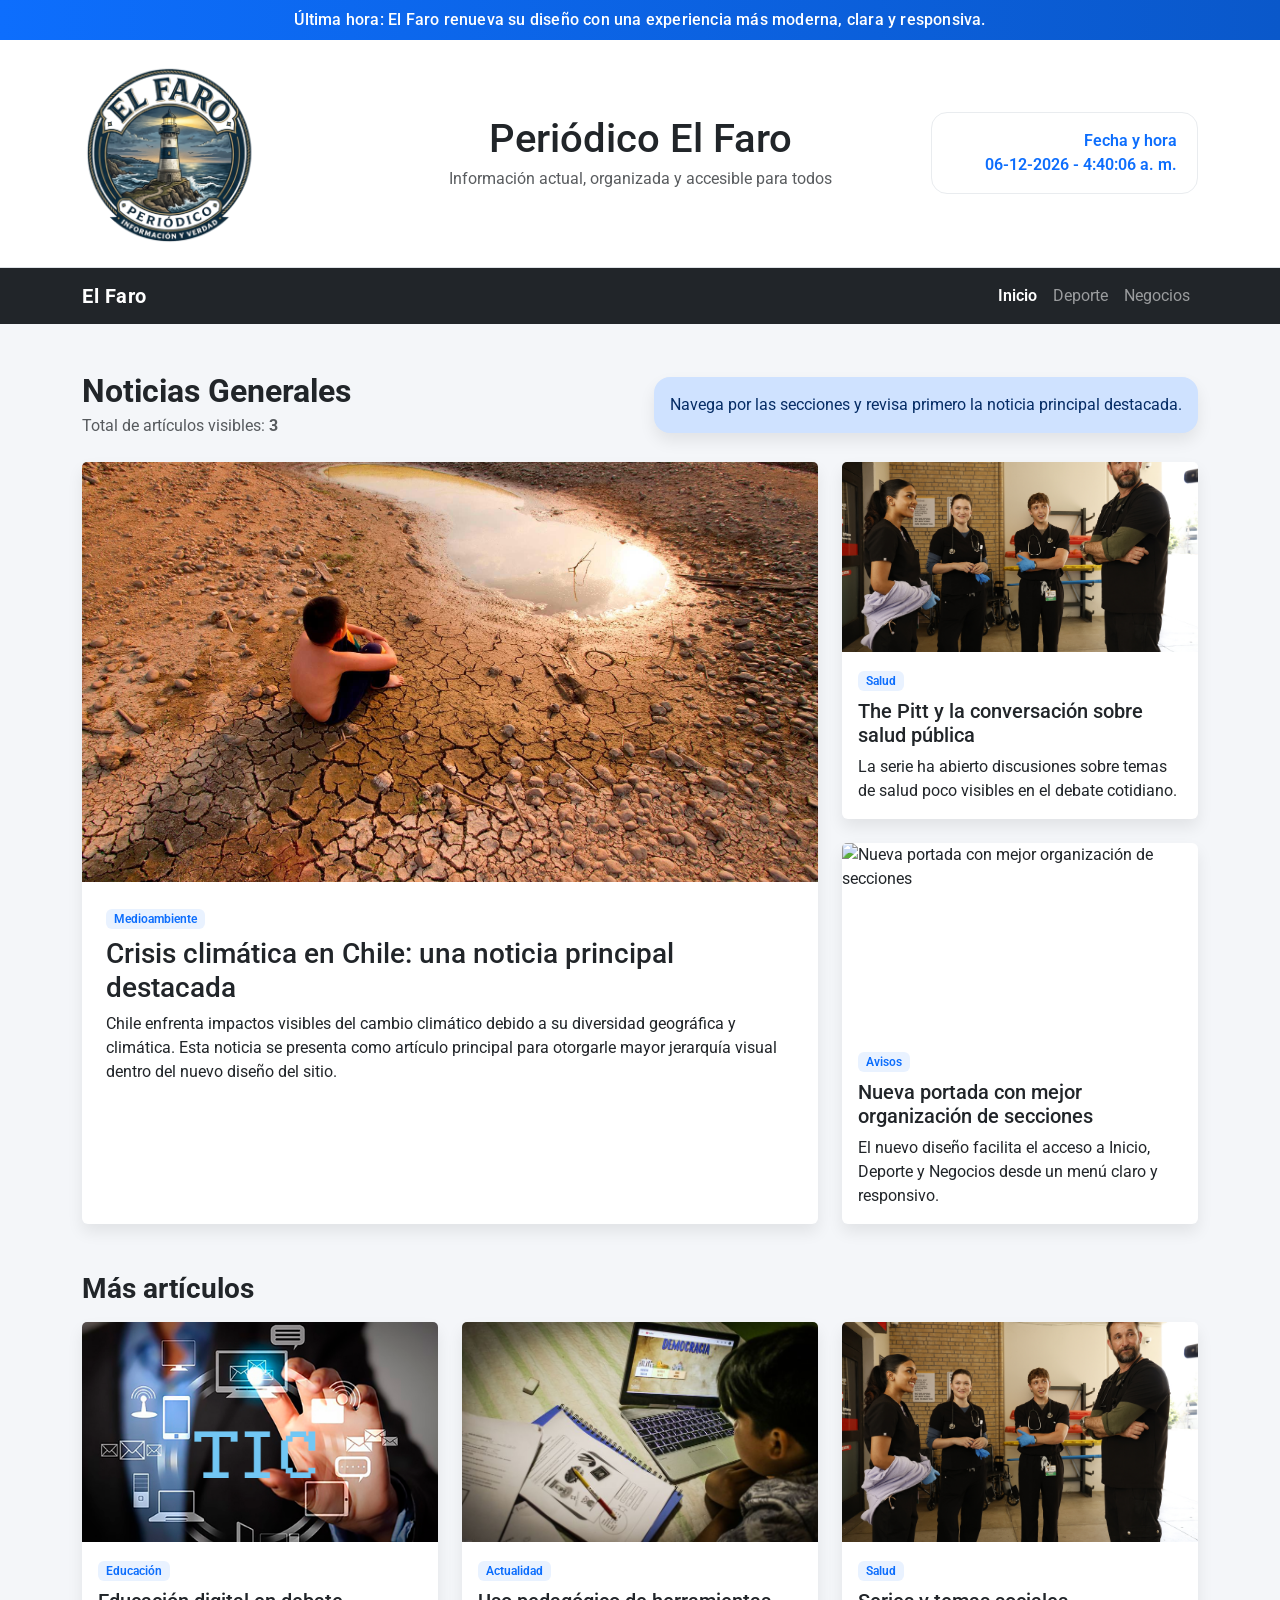
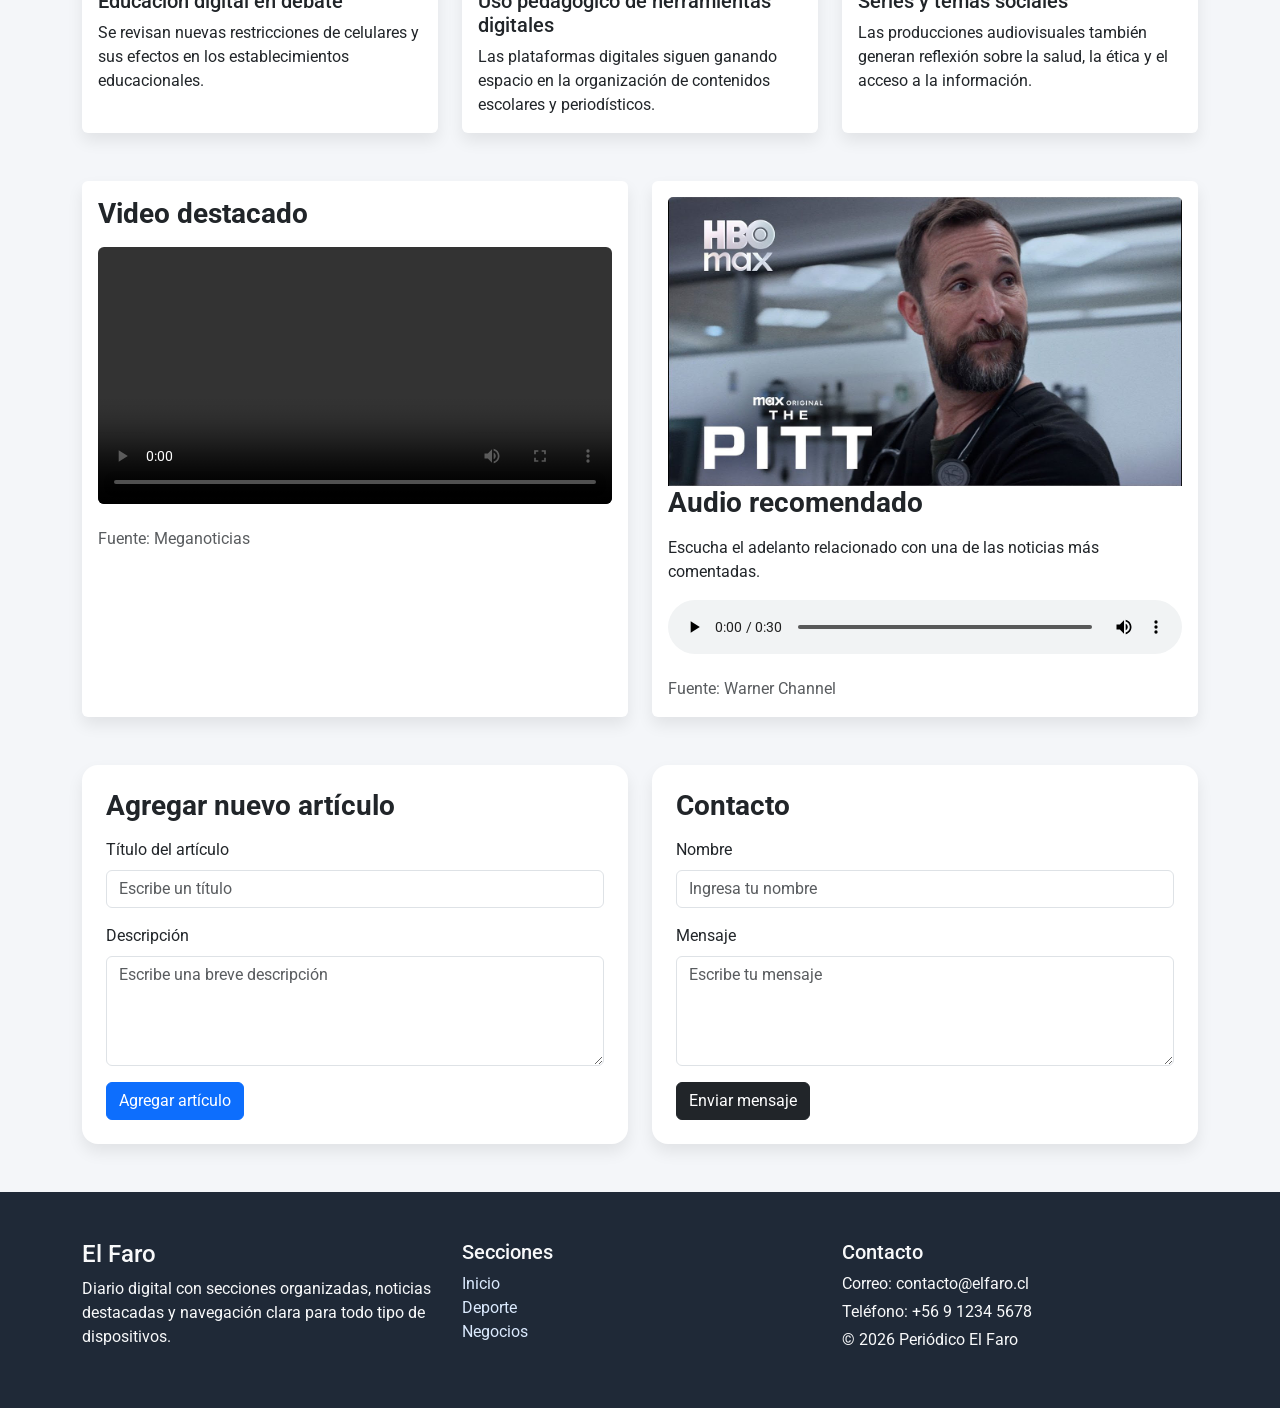
==== commit e98f3969: "Update index.html" ====
--- a/index.html
+++ b/index.html
@@ -111,7 +111,7 @@
         
         <div class="col-md-6 col-lg-4 article-item">
           <article class="card h-100 custom-shadow article-card border-0">
-            <img src="https://via.placeholder.com/800x500?text=Educacion+Digital" class="card-img-top" alt="Educación digital en debate">
+            <img src="educaciondigital.jpg" class="card-img-top" alt="Educación digital en debate">
             <div class="card-body">
               <span class="badge badge-category mb-2">Educación</span>
               <h5 class="card-title">Educación digital en debate</h5>
@@ -122,7 +122,7 @@
         
         <div class="col-md-6 col-lg-4 article-item">
           <article class="card h-100 custom-shadow article-card border-0">
-            <img src="https://via.placeholder.com/800x500?text=Cultura" class="card-img-top" alt="Uso pedagógico de herramientas digitales">
+            <img src="usopedagogico.jpg" class="card-img-top" alt="Uso pedagógico de herramientas digitales">
             <div class="card-body">
               <span class="badge badge-category mb-2">Actualidad</span>
               <h5 class="card-title">Uso pedagógico de herramientas digitales</h5>
@@ -162,6 +162,7 @@
             <div class="col-lg-6">
               <div class="card h-100 custom-shadow border-0">
                 <div class="card-body">
+                  <img src="thepitthbo.jpg" class="card-img-top" alt="Series y temas sociales">
                   <h3 class="section-title">Audio recomendado</h3>
                   <p class="mb-3">Escucha el adelanto relacionado con una de las noticias más comentadas.</p>
                   <audio controls class="w-100">
@@ -242,4 +243,4 @@
   <script src="https://cdn.jsdelivr.net/npm/bootstrap@5.3.3/dist/js/bootstrap.bundle.min.js"></script>
   <script src="script.js"></script>
 </body>
-</html>+</html>
--- a/styles.css
+++ b/styles.css
@@ -0,0 +1,105 @@
+
+body {
+  font-family: 'Roboto', sans-serif;
+  background: #f4f6f9;
+  color: #212529;
+}
+
+.top-alert {
+  background: linear-gradient(90deg, #0d6efd, #0a58ca);
+  color: white;
+  font-weight: 500;
+  letter-spacing: 0.2px;
+}
+
+.site-header {
+  background: white;
+  border-bottom: 1px solid #dee2e6;
+}
+
+.logo-img {
+  max-width: 180px;
+  height: auto;
+}
+
+.hero-card img,
+.side-card img,
+.article-card img {
+  object-fit: cover;
+}
+
+.hero-card img {
+  height: 420px;
+}
+
+.side-card img {
+  height: 190px;
+}
+
+.article-card img {
+  height: 220px;
+}
+
+.section-title {
+  font-weight: 700;
+  margin-bottom: 1rem;
+}
+
+.custom-shadow {
+  box-shadow: 0 0.5rem 1rem rgba(0,0,0,0.08);
+}
+
+.info-box {
+  background: white;
+  border-radius: 1rem;
+  padding: 1rem 1.25rem;
+  border: 1px solid #e9ecef;
+}
+
+.footer-large {
+  background: #1f2937;
+  color: #f8f9fa;
+}
+
+.footer-large a {
+  color: #dbeafe;
+  text-decoration: none;
+}
+
+.footer-large a:hover {
+  text-decoration: underline;
+}
+
+.form-section .card,
+.counter-card,
+.notice-card {
+  border: none;
+  border-radius: 1rem;
+}
+
+.navbar-brand {
+  font-weight: 700;
+  letter-spacing: 0.5px;
+}
+
+.badge-category {
+  background: #e9f2ff;
+  color: #0d6efd;
+  font-weight: 600;
+}
+
+.reloj-box {
+  font-weight: 600;
+  color: #0d6efd;
+}
+
+@media (max-width: 991.98px) {
+  .hero-card img {
+    height: 280px;
+  }
+
+  .side-card img,
+  .article-card img {
+    height: 200px;
+  }
+}
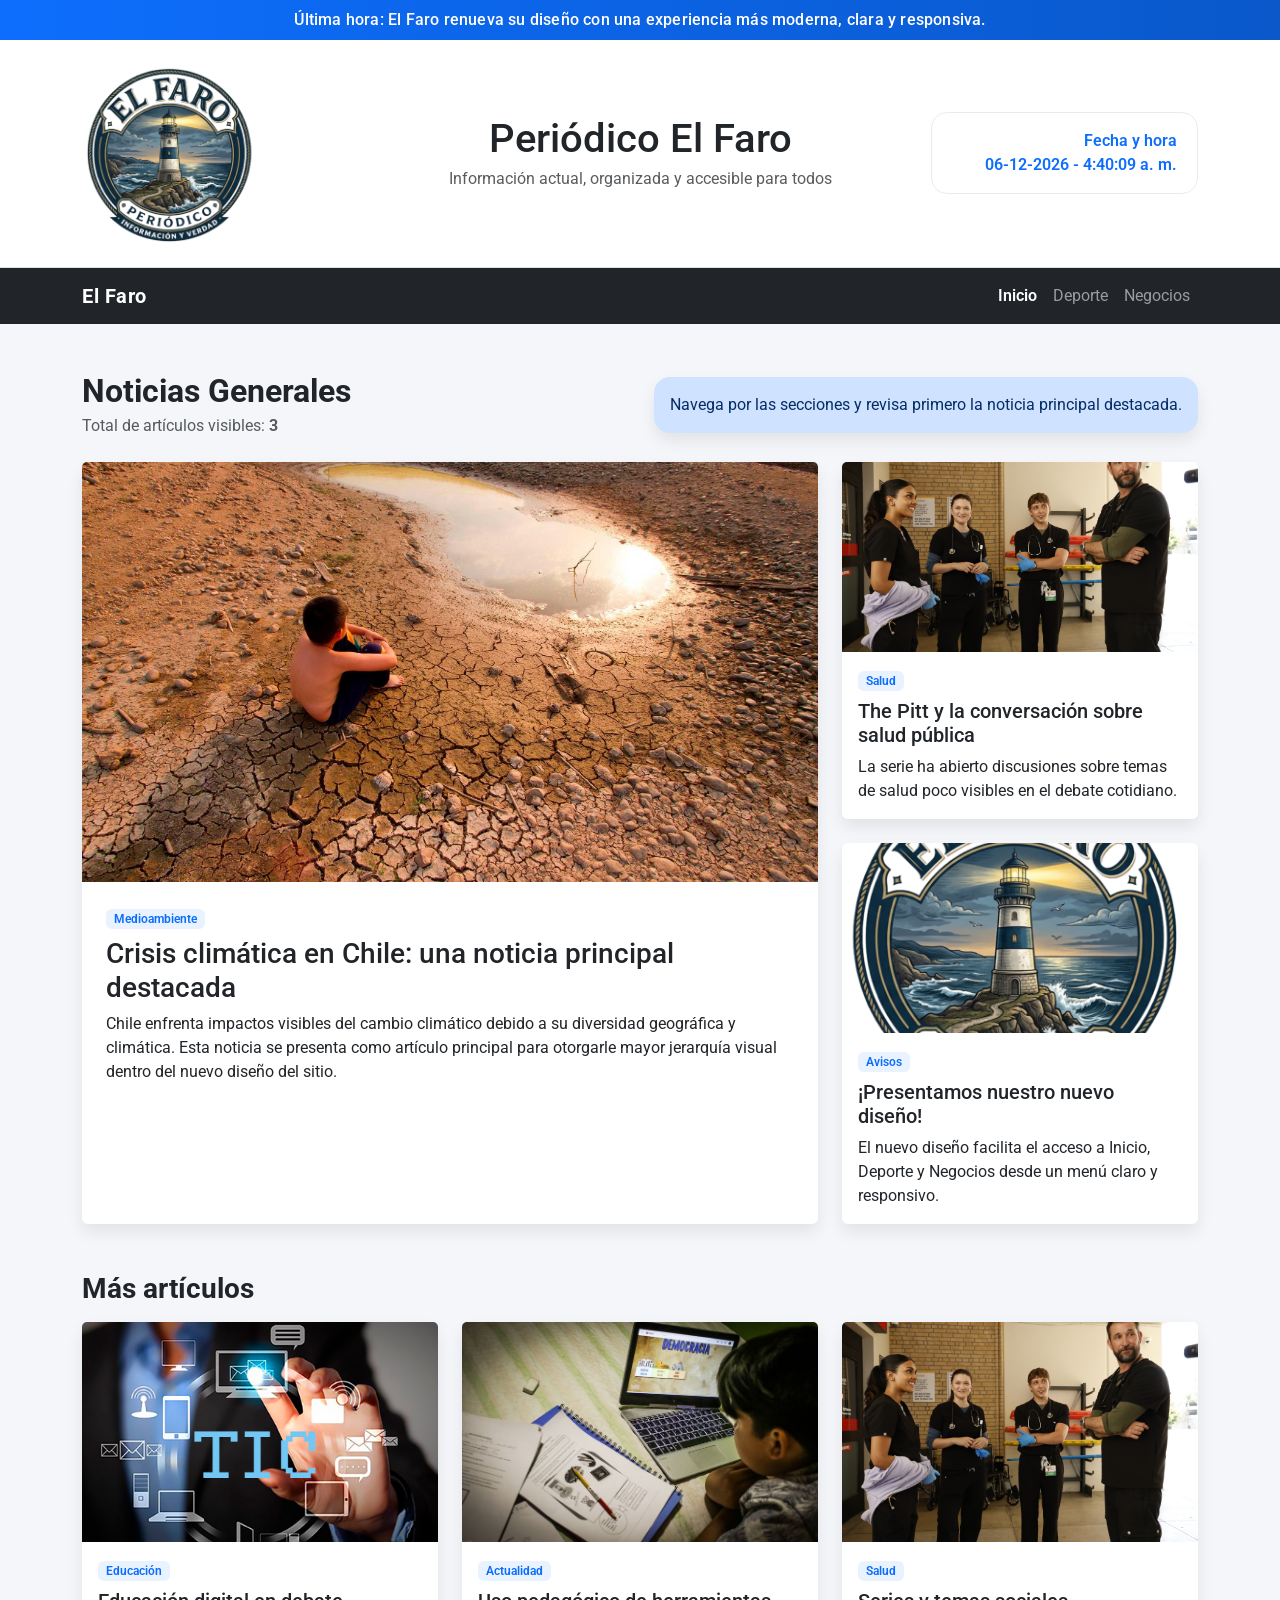
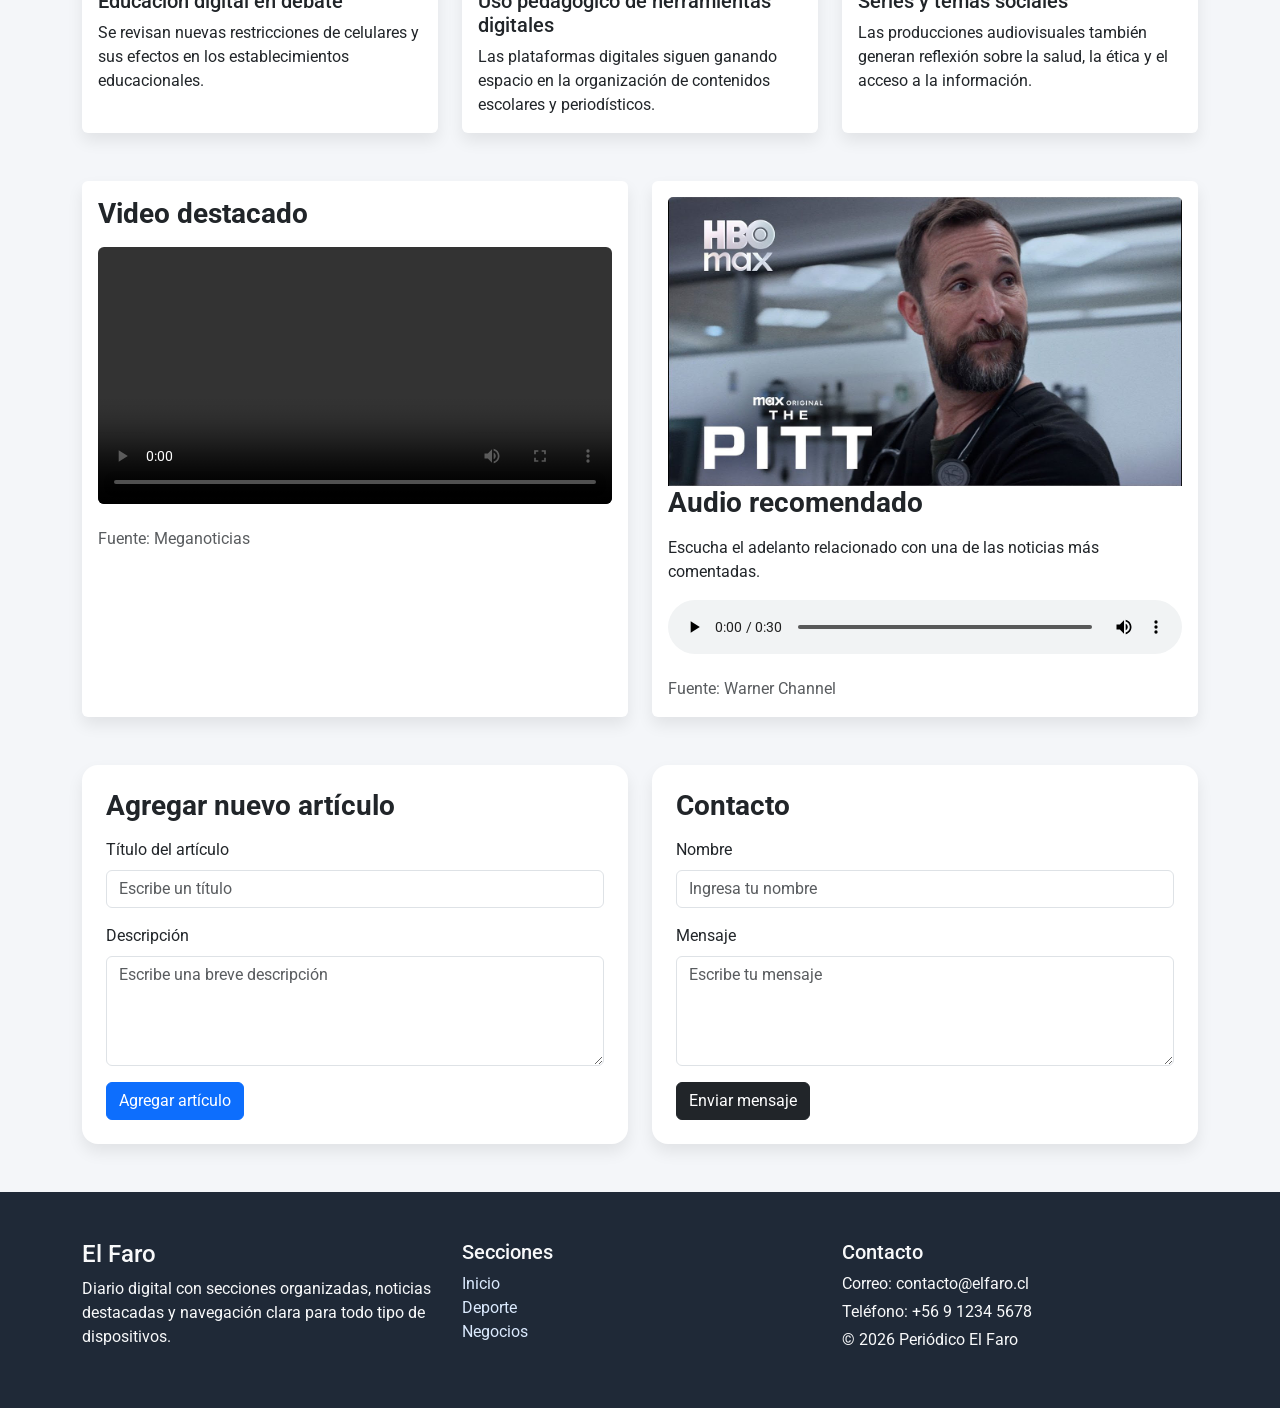
==== commit dcf23c83: "Update index.html" ====
--- a/index.html
+++ b/index.html
@@ -91,10 +91,10 @@
             <div class="col-sm-6 col-lg-12">
               
         <div class="card side-card h-100 custom-shadow border-0">
-          <img src="https://via.placeholder.com/800x500?text=Avisos+El+Faro" class="card-img-top" alt="Nueva portada con mejor organización de secciones">
+          <img src="faro.png" class="card-img-top" alt="Nueva portada con mejor organización de secciones">
           <div class="card-body">
             <span class="badge badge-category mb-2">Avisos</span>
-            <h5 class="card-title">Nueva portada con mejor organización de secciones</h5>
+            <h5 class="card-title">¡Presentamos nuestro nuevo diseño!</h5>
             <p class="card-text">El nuevo diseño facilita el acceso a Inicio, Deporte y Negocios desde un menú claro y responsivo.</p>
           </div>
         </div>
